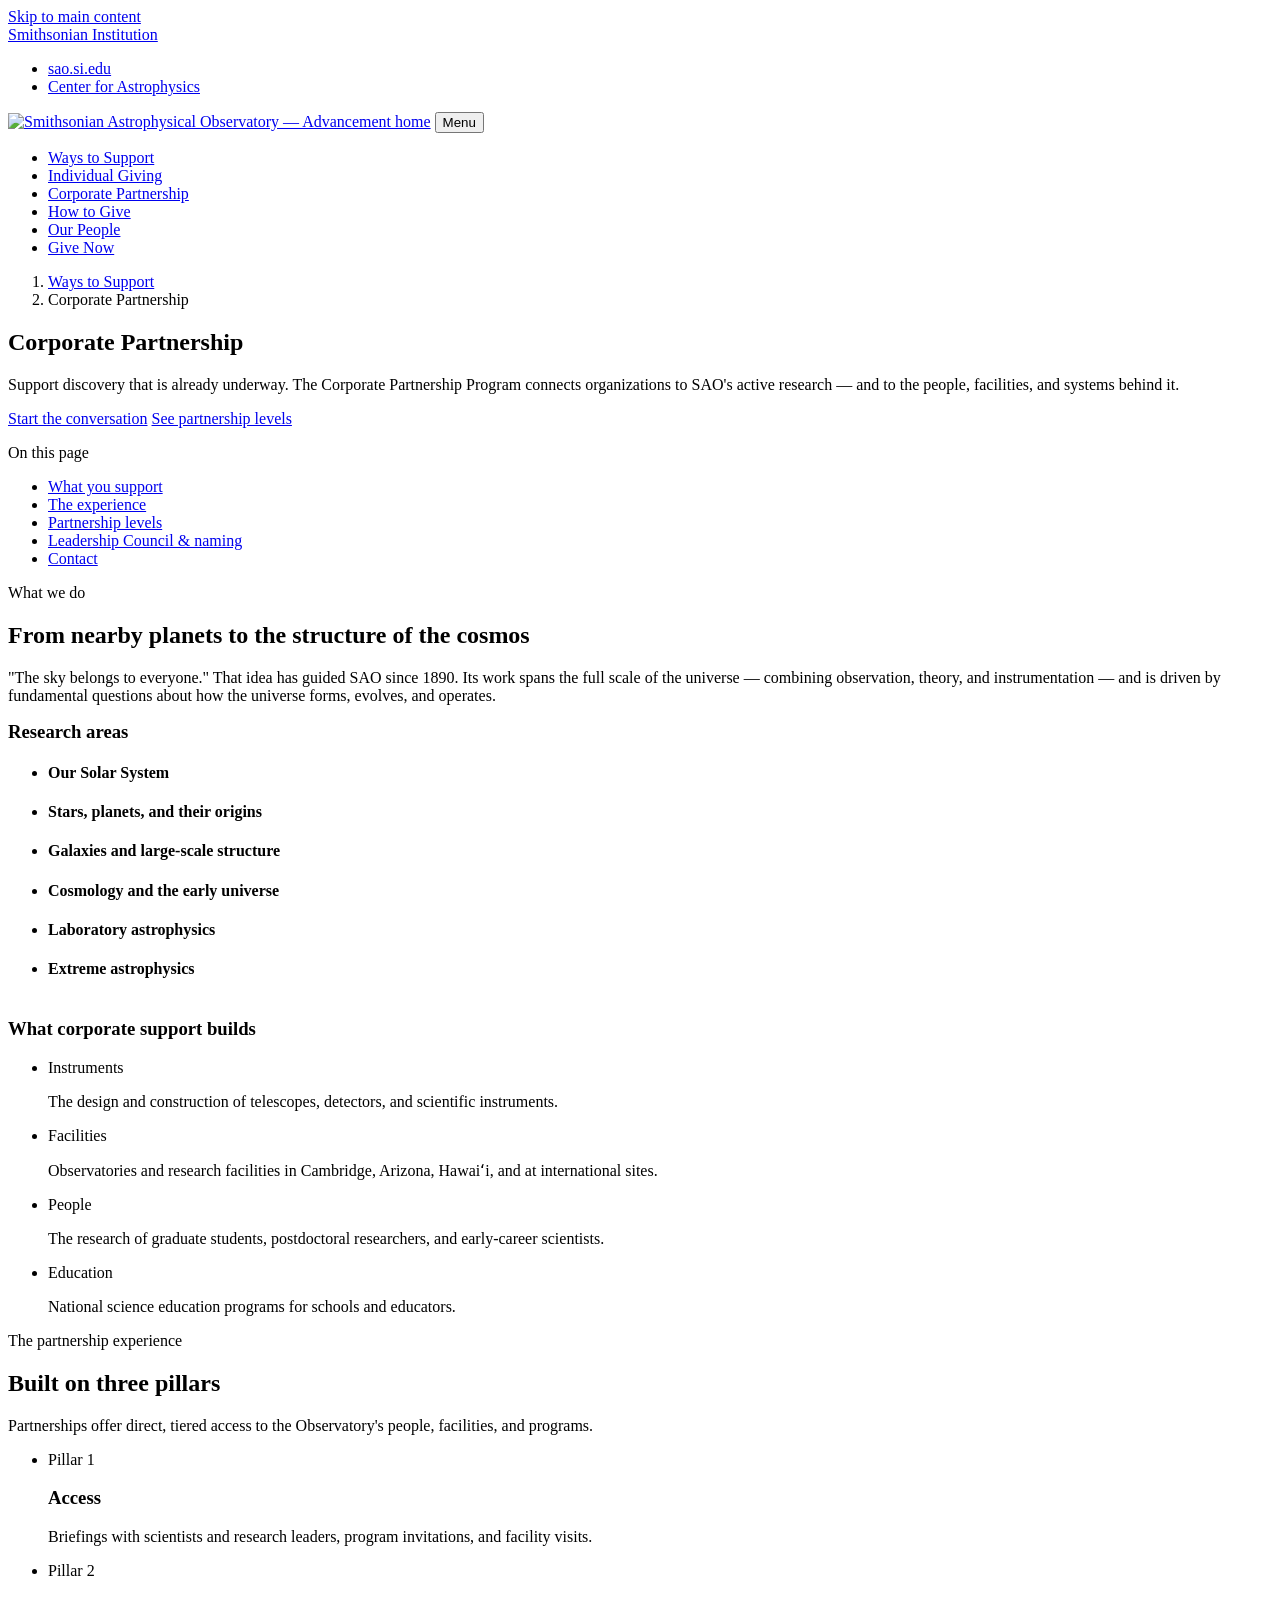
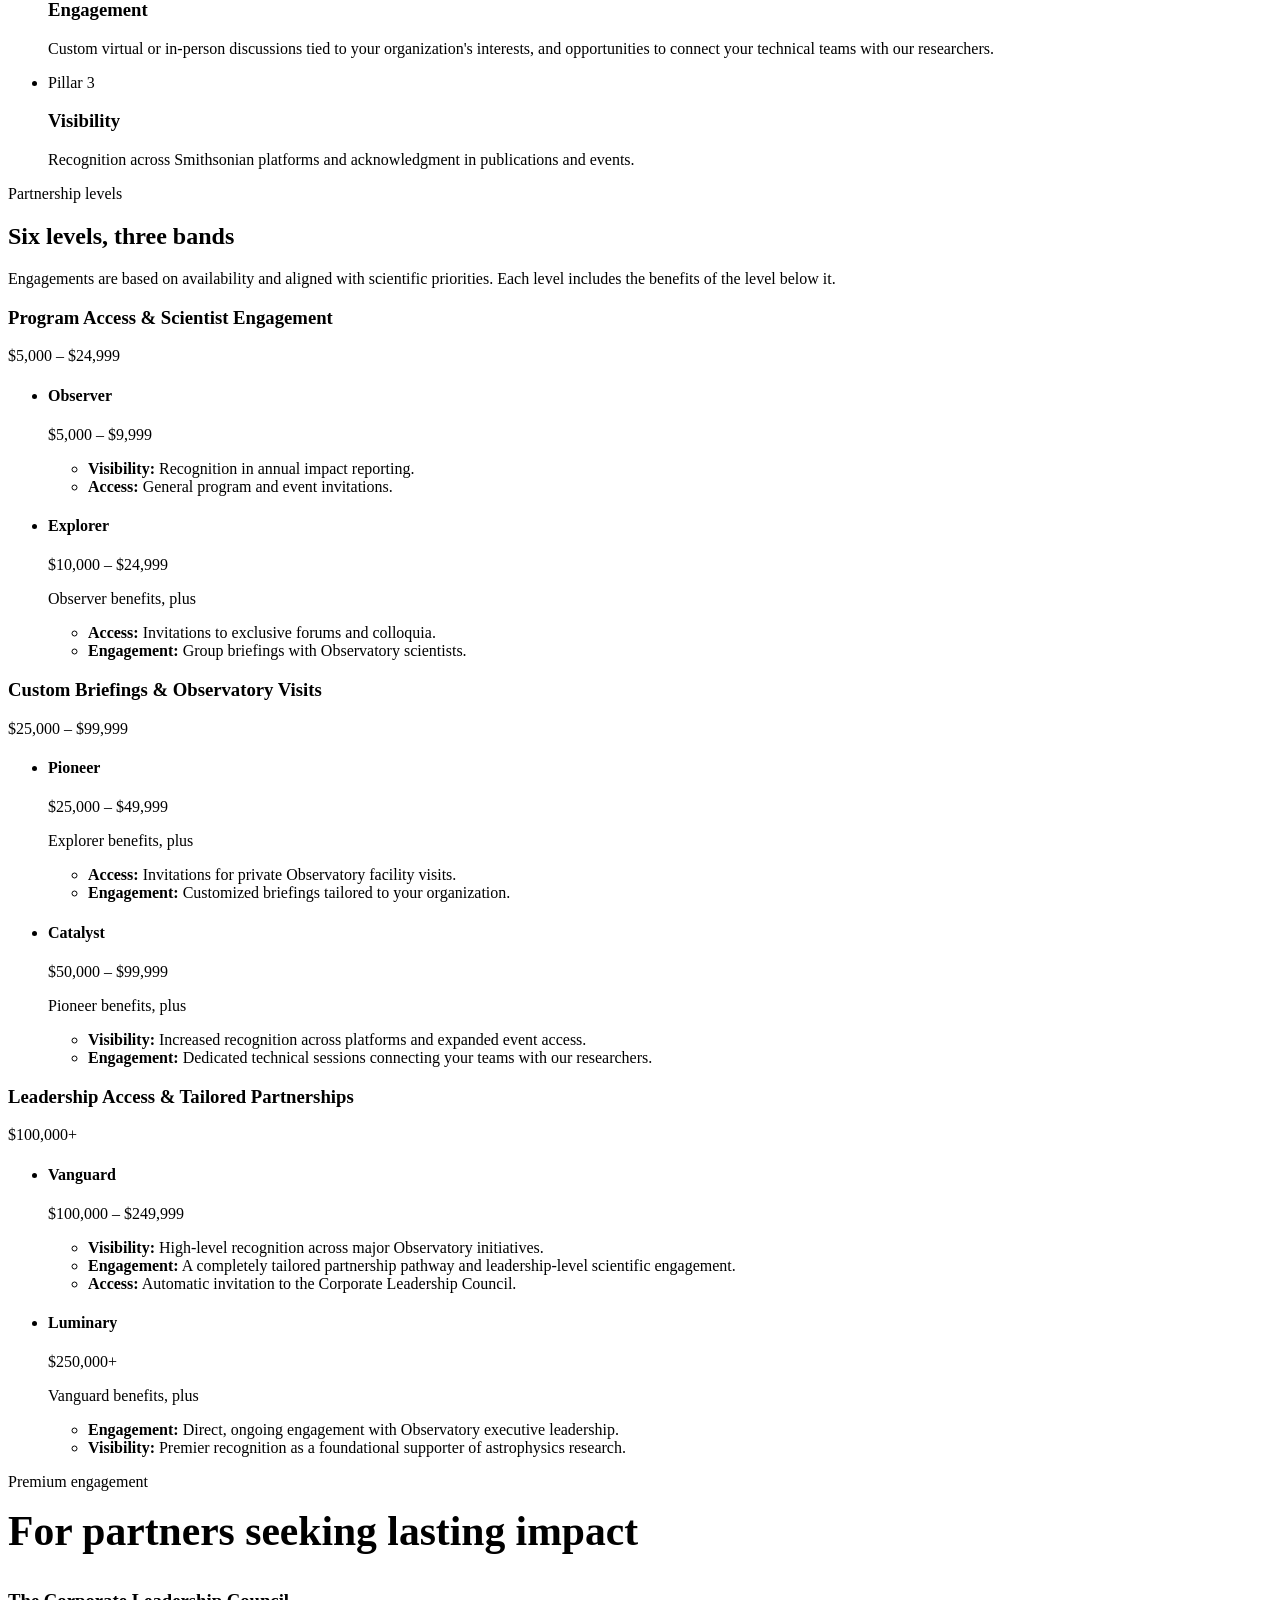
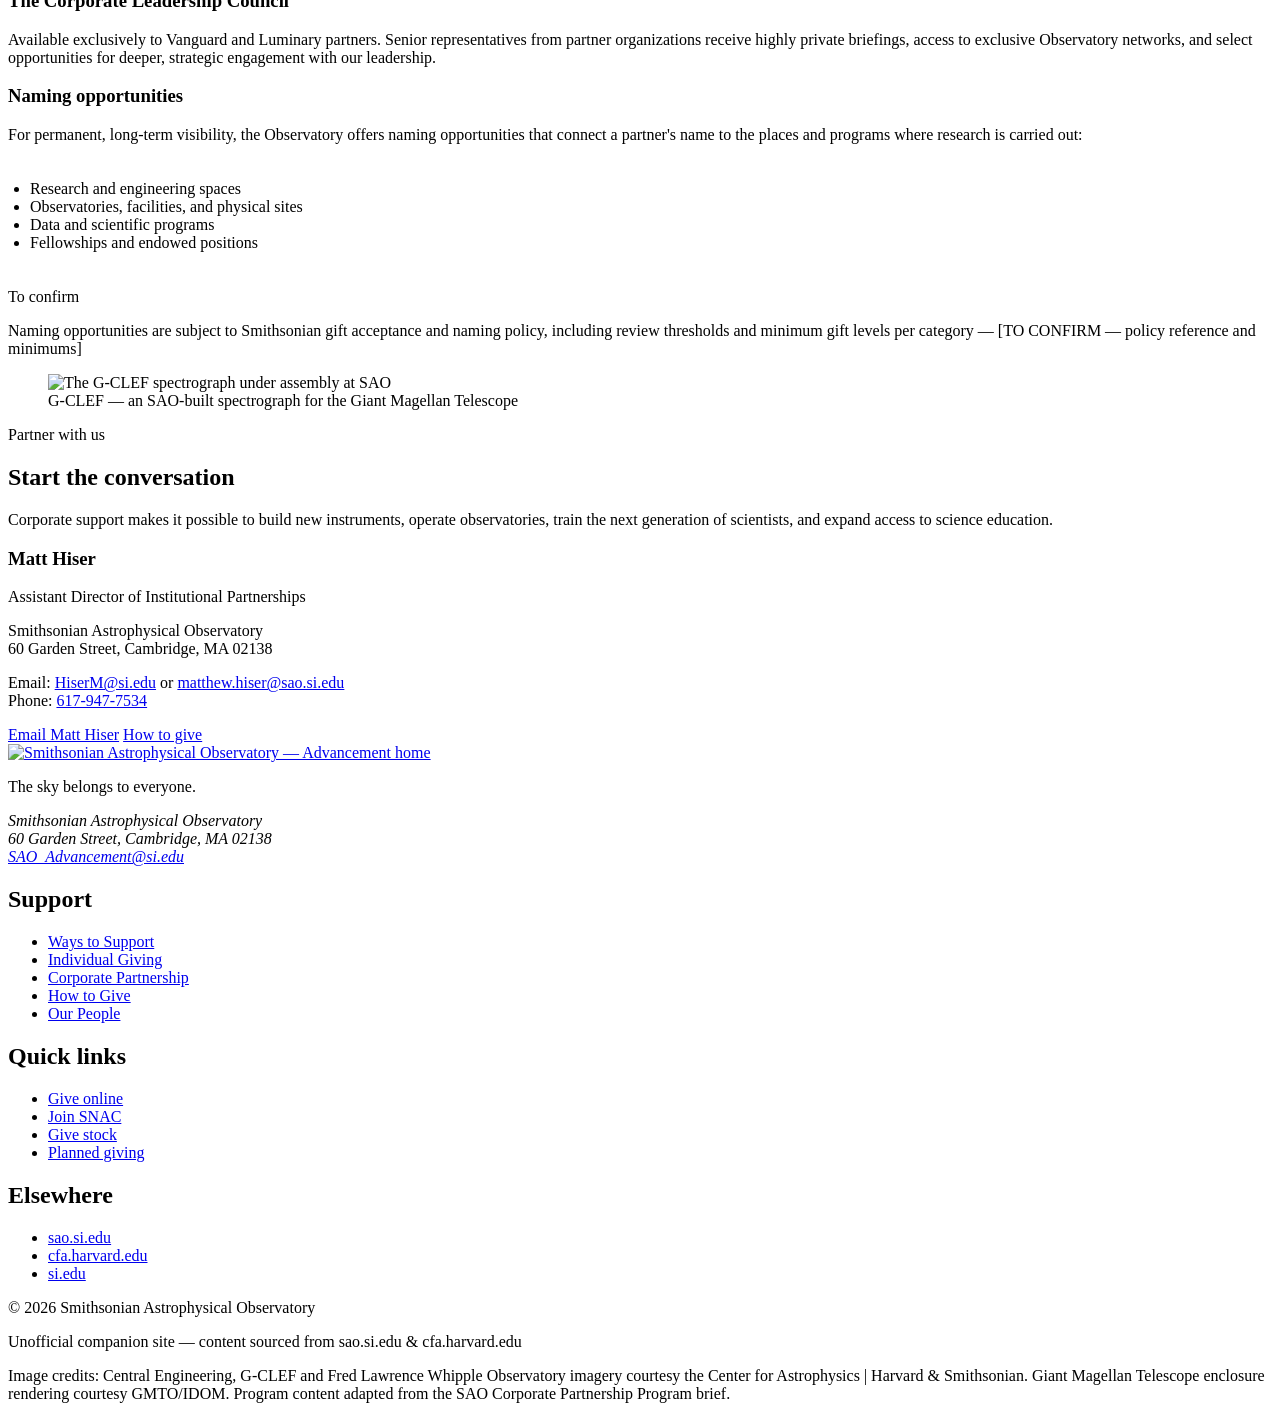
==== giving-corporate.html @ 1f17dccc "Add files via upload" ====
<!DOCTYPE html>
<html lang="en">
<head>
<meta charset="UTF-8">
<meta name="viewport" content="width=device-width, initial-scale=1">
<title>Corporate Partnership — Smithsonian Astrophysical Observatory</title>
<meta name="description" content="The SAO Corporate Partnership Program: six levels from $5,000 to $250,000+, built on access, engagement, and visibility.">
<meta property="og:title" content="Corporate Partnership — Smithsonian Astrophysical Observatory">
<meta property="og:description" content="The SAO Corporate Partnership Program: six levels from $5,000 to $250,000+, built on access, engagement, and visibility.">
<meta property="og:type" content="website">
<meta property="og:image" content="assets/images/central-engineering.jpg">
<meta name="twitter:card" content="summary_large_image">
<meta name="theme-color" content="#0b1424">
<link rel="icon" href="assets/favicon.svg" type="image/svg+xml">
<link rel="preload" href="assets/fonts/libre-franklin-latin-800-normal.woff2" as="font" type="font/woff2" crossorigin>
<link rel="preload" href="assets/fonts/source-serif-4-latin-400-normal.woff2" as="font" type="font/woff2" crossorigin>
<link rel="stylesheet" href="assets/css/site.css">
<script>document.documentElement.classList.add('js');</script>
</head>
<body>
<a class="skip-link" href="#main">Skip to main content</a>

<nav class="utility" aria-label="Smithsonian">
  <div class="wrap">
    <a href="https://www.si.edu">Smithsonian Institution</a>
    <ul>
      <li><a href="https://sao.si.edu">sao.si.edu</a></li>
      <li><a href="https://www.cfa.harvard.edu">Center for Astrophysics</a></li>
    </ul>
  </div>
</nav>

<header class="site-header">
  <div class="wrap">
    <a class="brand" href="index.html"><img src="assets/images/logo.jpg" alt="Smithsonian Astrophysical Observatory — Advancement home" width="139" height="30"></a>
    <button type="button" class="menu-toggle" aria-expanded="false" aria-controls="primary-nav"><span class="bars" aria-hidden="true"></span>Menu</button>
    <nav class="primary-nav" id="primary-nav" aria-label="Main">
      <ul>
        <li><a href="index.html">Ways to Support</a></li>
        <li><a href="giving-individual.html">Individual Giving</a></li>
        <li><a href="giving-corporate.html" aria-current="page">Corporate Partnership</a></li>
        <li><a href="ways-to-give.html">How to Give</a></li>
        <li><a href="our-people.html">Our People</a></li>
        <li><a class="nav-give" href="https://www.cfa.harvard.edu/?form=FUNMQHMYZAC">Give Now</a></li>
      </ul>
    </nav>
  </div>
</header>

<main id="main" tabindex="-1">
<section class="banner" aria-labelledby="page-title" style="background-image:url('assets/images/central-engineering.jpg');">
  <div class="wrap">
    <nav class="breadcrumb" aria-label="Breadcrumb">
      <ol>
        <li><a href="index.html">Ways to Support</a></li>
        <li><span aria-current="page">Corporate Partnership</span></li>
      </ol>
    </nav>
    <h1 id="page-title">Corporate Partnership</h1>
    <p class="lede">Support discovery that is already underway. The Corporate Partnership Program connects organizations to SAO's active research — and to the people, facilities, and systems behind it.</p>
    <div class="actions">
      <a class="btn btn-gold" href="#contact">Start the conversation</a>
      <a class="btn btn-ghost" href="#levels">See partnership levels</a>
    </div>
  </div>
</section>

<nav class="jump" aria-label="On this page">
  <div class="wrap">
    <p class="jump-label">On this page</p>
    <ul>
      <li><a href="#impact">What you support</a></li>
      <li><a href="#experience">The experience</a></li>
      <li><a href="#levels">Partnership levels</a></li>
      <li><a href="#premium">Leadership Council &amp; naming</a></li>
      <li><a href="#contact">Contact</a></li>
    </ul>
  </div>
</nav>

<section class="section" id="impact" aria-labelledby="impact-title">
  <div class="wrap">
    <div class="section-head">
      <p class="eyebrow">What we do</p>
      <h2 id="impact-title">From nearby planets to the structure of the cosmos</h2>
      <p>"The sky belongs to everyone." That idea has guided SAO since 1890. Its work spans the full scale of the universe — combining observation, theory, and instrumentation — and is driven by fundamental questions about how the universe forms, evolves, and operates.</p>
    </div>

    <h3 class="sub" style="margin-top:0;">Research areas</h3>
    <ul class="cards" style="margin-bottom:40px;">
      <li class="card"><h4>Our Solar System</h4></li>
      <li class="card"><h4>Stars, planets, and their origins</h4></li>
      <li class="card"><h4>Galaxies and large-scale structure</h4></li>
      <li class="card"><h4>Cosmology and the early universe</h4></li>
      <li class="card"><h4>Laboratory astrophysics</h4></li>
      <li class="card"><h4>Extreme astrophysics</h4></li>
    </ul>

    <h3 class="sub">What corporate support builds</h3>
    <ul class="cards">
      <li class="card"><span class="label">Instruments</span><p>The design and construction of telescopes, detectors, and scientific instruments.</p></li>
      <li class="card"><span class="label">Facilities</span><p>Observatories and research facilities in Cambridge, Arizona, Hawaiʻi, and at international sites.</p></li>
      <li class="card"><span class="label">People</span><p>The research of graduate students, postdoctoral researchers, and early-career scientists.</p></li>
      <li class="card"><span class="label">Education</span><p>National science education programs for schools and educators.</p></li>
    </ul>
  </div>
</section>

<section class="section alt" id="experience" aria-labelledby="exp-title">
  <div class="wrap">
    <div class="section-head">
      <p class="eyebrow">The partnership experience</p>
      <h2 id="exp-title">Built on three pillars</h2>
      <p>Partnerships offer direct, tiered access to the Observatory's people, facilities, and programs.</p>
    </div>
    <ul class="cards">
      <li class="card"><span class="label">Pillar 1</span><h3>Access</h3><p>Briefings with scientists and research leaders, program invitations, and facility visits.</p></li>
      <li class="card"><span class="label">Pillar 2</span><h3>Engagement</h3><p>Custom virtual or in-person discussions tied to your organization's interests, and opportunities to connect your technical teams with our researchers.</p></li>
      <li class="card"><span class="label">Pillar 3</span><h3>Visibility</h3><p>Recognition across Smithsonian platforms and acknowledgment in publications and events.</p></li>
    </ul>
  </div>
</section>

<section class="section" id="levels" aria-labelledby="levels-title">
  <div class="wrap">
    <div class="section-head">
      <p class="eyebrow">Partnership levels</p>
      <h2 id="levels-title">Six levels, three bands</h2>
      <p>Engagements are based on availability and aligned with scientific priorities. Each level includes the benefits of the level below it.</p>
    </div>

    <div class="band">
      <h3>Program Access &amp; Scientist Engagement</h3>
      <span class="range">$5,000 – $24,999</span>
      <ul class="tiers">
        <li class="tier">
          <h4>Observer</h4>
          <p class="price">$5,000 – $9,999</p>
          <ul>
            <li><strong>Visibility:</strong> Recognition in annual impact reporting.</li>
            <li><strong>Access:</strong> General program and event invitations.</li>
          </ul>
        </li>
        <li class="tier">
          <h4>Explorer</h4>
          <p class="price">$10,000 – $24,999</p>
          <p class="includes">Observer benefits, plus</p>
          <ul>
            <li><strong>Access:</strong> Invitations to exclusive forums and colloquia.</li>
            <li><strong>Engagement:</strong> Group briefings with Observatory scientists.</li>
          </ul>
        </li>
      </ul>
    </div>

    <div class="band">
      <h3>Custom Briefings &amp; Observatory Visits</h3>
      <span class="range">$25,000 – $99,999</span>
      <ul class="tiers">
        <li class="tier">
          <h4>Pioneer</h4>
          <p class="price">$25,000 – $49,999</p>
          <p class="includes">Explorer benefits, plus</p>
          <ul>
            <li><strong>Access:</strong> Invitations for private Observatory facility visits.</li>
            <li><strong>Engagement:</strong> Customized briefings tailored to your organization.</li>
          </ul>
        </li>
        <li class="tier">
          <h4>Catalyst</h4>
          <p class="price">$50,000 – $99,999</p>
          <p class="includes">Pioneer benefits, plus</p>
          <ul>
            <li><strong>Visibility:</strong> Increased recognition across platforms and expanded event access.</li>
            <li><strong>Engagement:</strong> Dedicated technical sessions connecting your teams with our researchers.</li>
          </ul>
        </li>
      </ul>
    </div>

    <div class="band">
      <h3>Leadership Access &amp; Tailored Partnerships</h3>
      <span class="range">$100,000+</span>
      <ul class="tiers">
        <li class="tier">
          <h4>Vanguard</h4>
          <p class="price">$100,000 – $249,999</p>
          <ul>
            <li><strong>Visibility:</strong> High-level recognition across major Observatory initiatives.</li>
            <li><strong>Engagement:</strong> A completely tailored partnership pathway and leadership-level scientific engagement.</li>
            <li><strong>Access:</strong> Automatic invitation to the Corporate Leadership Council.</li>
          </ul>
        </li>
        <li class="tier">
          <h4>Luminary</h4>
          <p class="price">$250,000+</p>
          <p class="includes">Vanguard benefits, plus</p>
          <ul>
            <li><strong>Engagement:</strong> Direct, ongoing engagement with Observatory executive leadership.</li>
            <li><strong>Visibility:</strong> Premier recognition as a foundational supporter of astrophysics research.</li>
          </ul>
        </li>
      </ul>
    </div>
  </div>
</section>

<section class="section alt" id="premium" aria-labelledby="premium-title">
  <div class="wrap split">
    <div>
      <p class="eyebrow">Premium engagement</p>
      <h2 id="premium-title" style="font-size:clamp(1.75rem,3.4vw,2.6rem); margin-top:10px;">For partners seeking lasting impact</h2>

      <h3 class="sub">The Corporate Leadership Council</h3>
      <div class="prose"><p>Available exclusively to Vanguard and Luminary partners. Senior representatives from partner organizations receive highly private briefings, access to exclusive Observatory networks, and select opportunities for deeper, strategic engagement with our leadership.</p></div>

      <h3 class="sub">Naming opportunities</h3>
      <div class="prose"><p>For permanent, long-term visibility, the Observatory offers naming opportunities that connect a partner's name to the places and programs where research is carried out:</p></div>
      <ul class="tier" style="border-top-width:1px; padding:20px 22px;">
        <li>Research and engineering spaces</li>
        <li>Observatories, facilities, and physical sites</li>
        <li>Data and scientific programs</li>
        <li>Fellowships and endowed positions</li>
      </ul>

      <div class="callout">
        <span class="callout-title">To confirm</span>
        <p>Naming opportunities are subject to Smithsonian gift acceptance and naming policy, including review thresholds and minimum gift levels per category — <span class="tbd">[TO CONFIRM — policy reference and minimums]</span></p>
      </div>
    </div>
    <figure>
      <img src="assets/images/gclef-instrument.jpg" alt="The G-CLEF spectrograph under assembly at SAO" width="1800" height="1350" loading="lazy">
      <figcaption>G-CLEF — an SAO-built spectrograph for the Giant Magellan Telescope</figcaption>
    </figure>
  </div>
</section>

<section class="section" id="contact" aria-labelledby="contact-title">
  <div class="wrap">
    <div class="section-head">
      <p class="eyebrow">Partner with us</p>
      <h2 id="contact-title">Start the conversation</h2>
      <p>Corporate support makes it possible to build new instruments, operate observatories, train the next generation of scientists, and expand access to science education.</p>
    </div>
    <div class="contact" style="max-width:560px;">
      <h3>Matt Hiser</h3>
      <p class="role">Assistant Director of Institutional Partnerships</p>
      <p>Smithsonian Astrophysical Observatory<br>60 Garden Street, Cambridge, MA 02138</p>
      <p style="margin-top:12px;">
        Email: <a href="mailto:HiserM@si.edu">HiserM@si.edu</a> or <a href="mailto:matthew.hiser@sao.si.edu">matthew.hiser@sao.si.edu</a><br>
        Phone: <a href="tel:+16179477534">617-947-7534</a>
      </p>
    </div>
    <div class="actions">
      <a class="btn btn-gold" href="mailto:HiserM@si.edu?subject=Corporate%20Partnership%20Program%20inquiry">Email Matt Hiser</a>
      <a class="btn btn-ghost" href="ways-to-give.html">How to give</a>
    </div>
  </div>
</section>
</main>

<footer class="site-footer">
  <div class="wrap">
    <div class="foot-top">
      <div class="foot-brand">
        <a class="brand" href="index.html"><img src="assets/images/logo.jpg" alt="Smithsonian Astrophysical Observatory — Advancement home" width="167" height="36"></a>
        <p class="foot-tag">The sky belongs to everyone.</p>
        <address>
          Smithsonian Astrophysical Observatory<br>
          60 Garden Street, Cambridge, MA 02138<br>
          <a href="mailto:SAO_Advancement@si.edu">SAO_Advancement@si.edu</a>
        </address>
      </div>
      <div class="foot-cols">
        <nav aria-label="Support">
          <h2>Support</h2>
          <ul>
            <li><a href="index.html">Ways to Support</a></li>
            <li><a href="giving-individual.html">Individual Giving</a></li>
            <li><a href="giving-corporate.html">Corporate Partnership</a></li>
            <li><a href="ways-to-give.html">How to Give</a></li>
            <li><a href="our-people.html">Our People</a></li>
          </ul>
        </nav>
        <nav aria-label="Giving shortcuts">
          <h2>Quick links</h2>
          <ul>
            <li><a href="https://www.cfa.harvard.edu/?form=FUNMQHMYZAC">Give online</a></li>
            <li><a href="giving-individual.html#snac">Join SNAC</a></li>
            <li><a href="ways-to-give.html#securities">Give stock</a></li>
            <li><a href="ways-to-give.html#planned">Planned giving</a></li>
          </ul>
        </nav>
        <nav aria-label="Elsewhere">
          <h2>Elsewhere</h2>
          <ul>
            <li><a href="https://sao.si.edu">sao.si.edu</a></li>
            <li><a href="https://www.cfa.harvard.edu">cfa.harvard.edu</a></li>
            <li><a href="https://www.si.edu">si.edu</a></li>
          </ul>
        </nav>
      </div>
    </div>
    <div class="foot-bottom">
      <p>&copy; 2026 Smithsonian Astrophysical Observatory</p>
      <p>Unofficial companion site — content sourced from sao.si.edu &amp; cfa.harvard.edu</p>
    </div>
    <p class="credits">Image credits: Central Engineering, G-CLEF and Fred Lawrence Whipple Observatory imagery courtesy the Center for Astrophysics | Harvard &amp; Smithsonian. Giant Magellan Telescope enclosure rendering courtesy GMTO/IDOM. Program content adapted from the SAO Corporate Partnership Program brief.</p>
  </div>
</footer>

<script src="assets/js/site.js" defer></script>
</body>
</html>
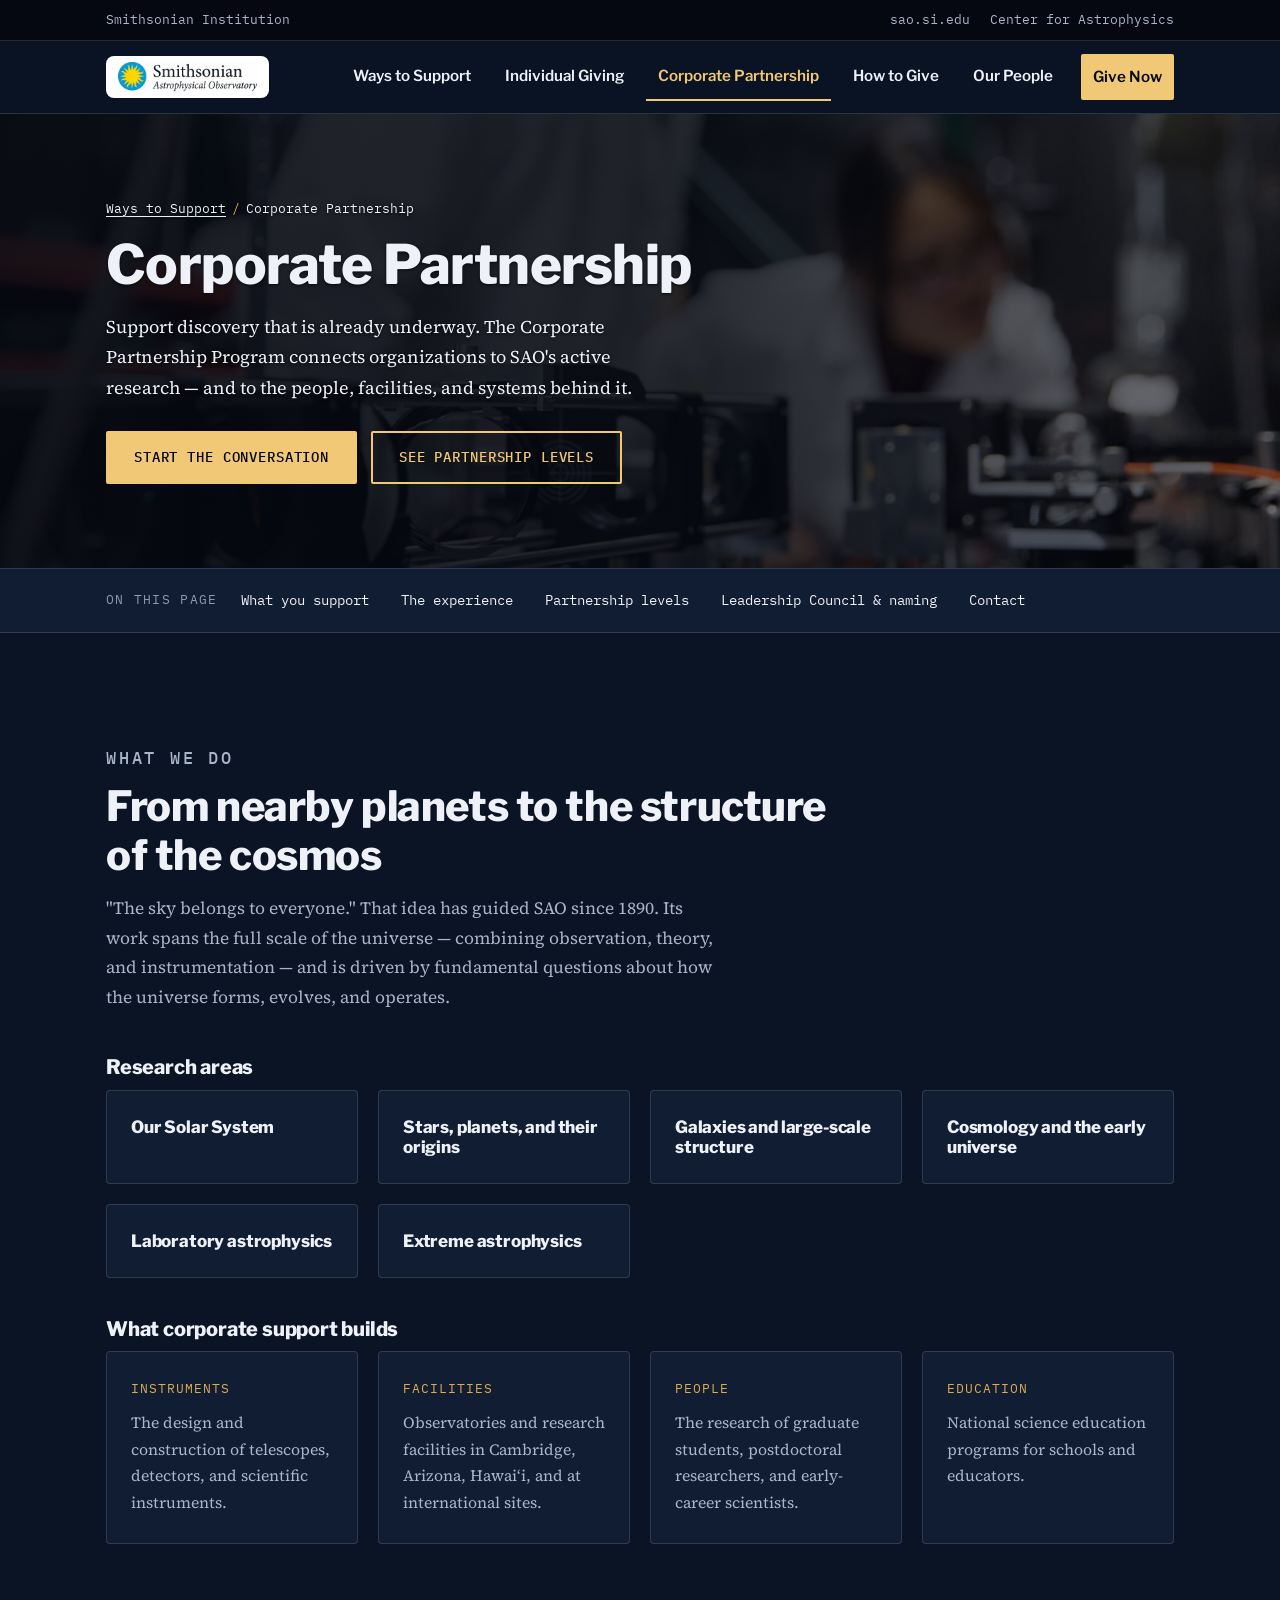
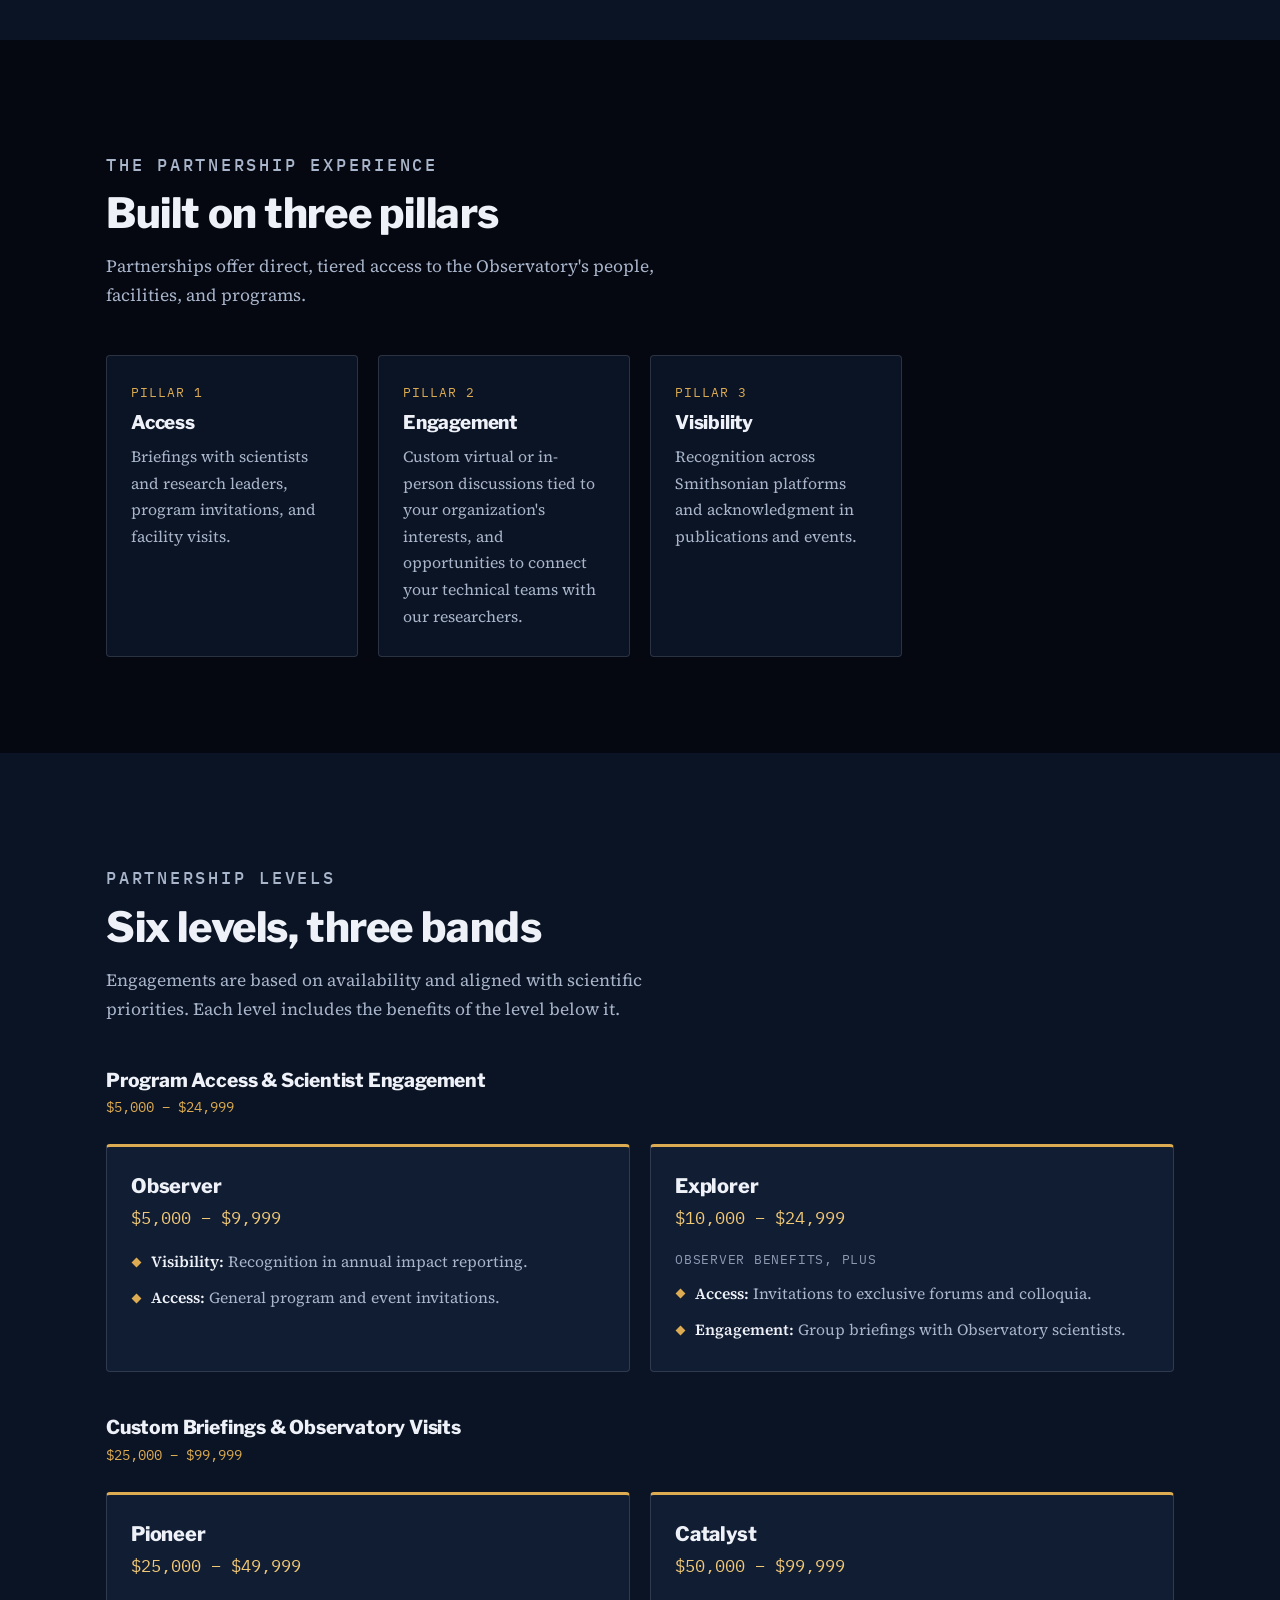
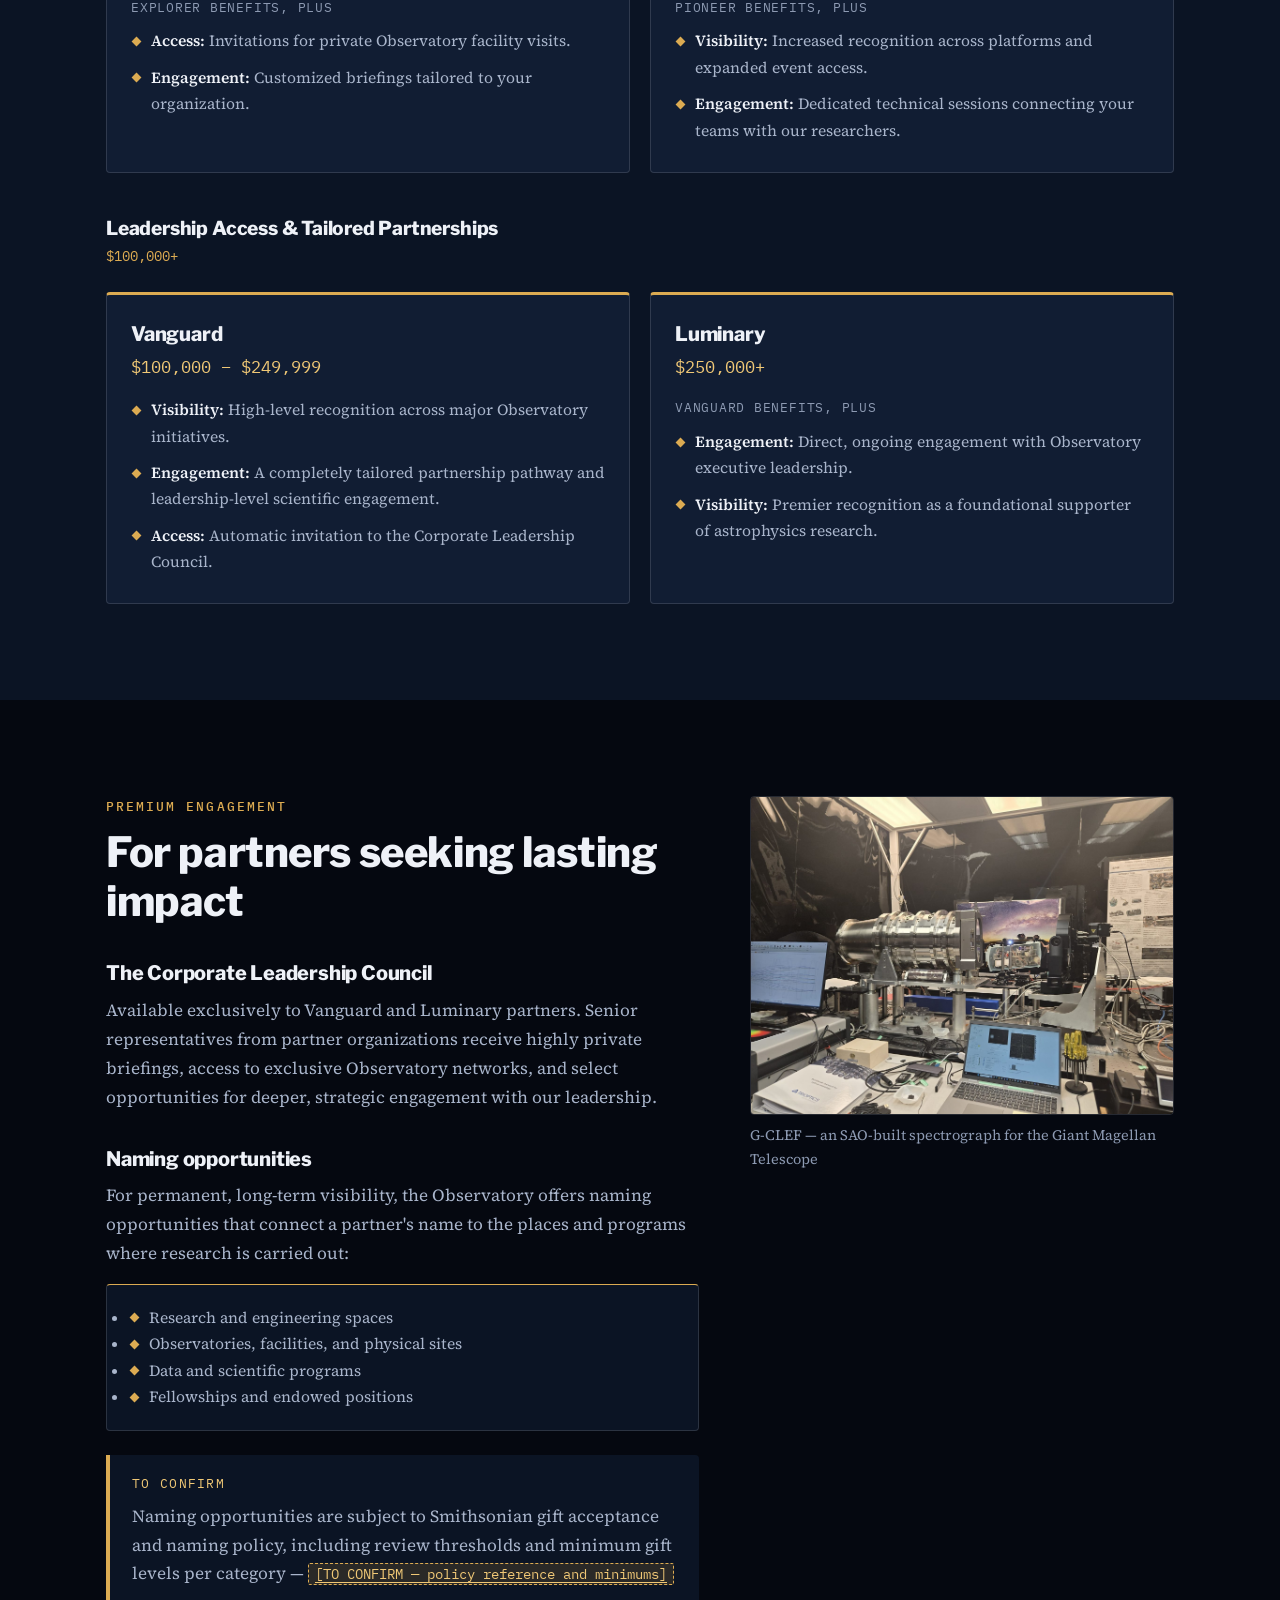
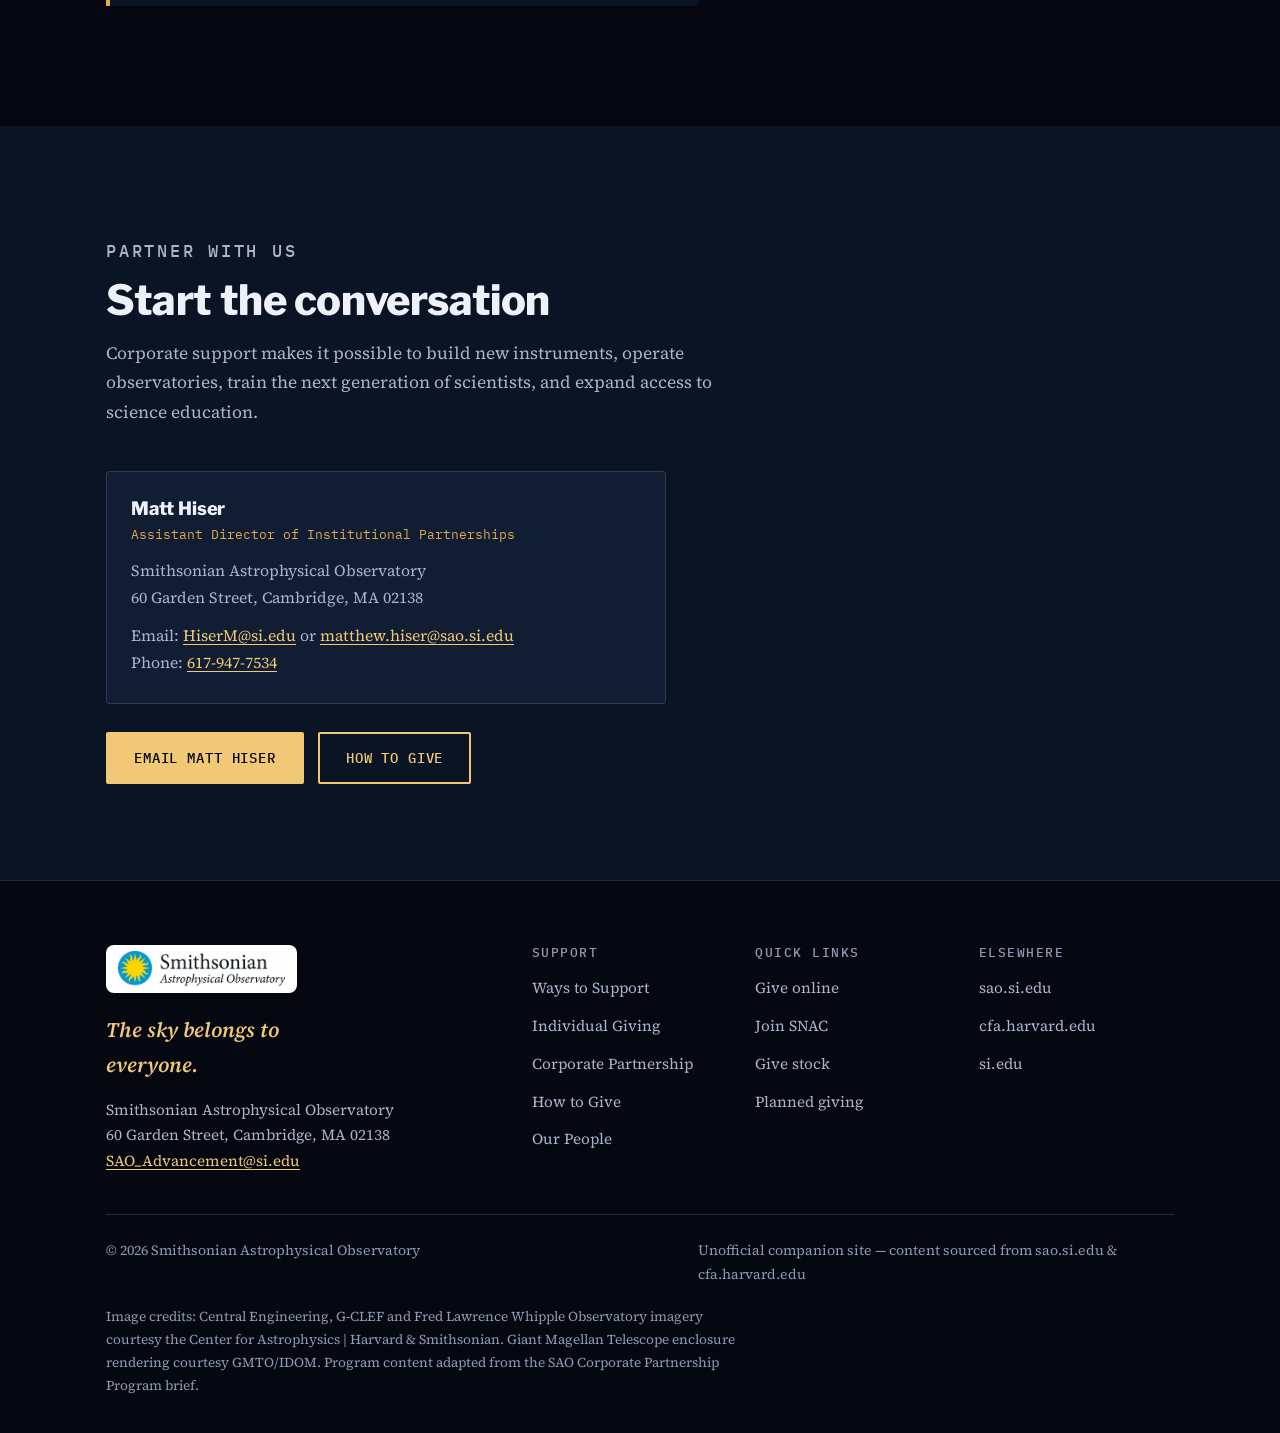
==== commit d6b12b66: "Add files via upload" ====
--- a/giving-corporate.html
+++ b/giving-corporate.html
@@ -225,7 +225,7 @@
 
       <div class="callout">
         <span class="callout-title">To confirm</span>
-        <p>Naming opportunities are subject to Smithsonian gift acceptance and naming policy, including review thresholds and minimum gift levels per category — <span class="tbd">[TO CONFIRM — policy reference and minimums]</span></p>
+        <p>Naming opportunities are subject to Smithsonian gift acceptance and naming policy, including review thresholds and minimum gift levels per category — <span class="tbd"><a href="mailto:SAO_Advancment@si.edu">[TO CONFIRM — policy reference and minimums]</a></span></p>
       </div>
     </div>
     <figure>
--- a/assets/css/site.css
+++ b/assets/css/site.css
@@ -0,0 +1,305 @@
+/* ============================================================
+   SAO Advancement — shared stylesheet (v2, simplified layout)
+   One source of truth for every page on the site.
+   Accessibility target: WCAG 2.1 AA (ADA Title II / Section 508).
+   All text colours below meet 4.5:1 on every background they use.
+   ============================================================ */
+
+/* ---------- Self-hosted fonts (SIL OFL 1.1 — see assets/fonts/LICENSE.txt) ---------- */
+@font-face{font-family:'Libre Franklin'; src:url('../fonts/libre-franklin-latin-400-normal.woff2') format('woff2'); font-weight:400; font-style:normal; font-display:swap;}
+@font-face{font-family:'Libre Franklin'; src:url('../fonts/libre-franklin-latin-600-normal.woff2') format('woff2'); font-weight:600; font-style:normal; font-display:swap;}
+@font-face{font-family:'Libre Franklin'; src:url('../fonts/libre-franklin-latin-700-normal.woff2') format('woff2'); font-weight:700; font-style:normal; font-display:swap;}
+@font-face{font-family:'Libre Franklin'; src:url('../fonts/libre-franklin-latin-800-normal.woff2') format('woff2'); font-weight:800; font-style:normal; font-display:swap;}
+@font-face{font-family:'Source Serif 4'; src:url('../fonts/source-serif-4-latin-400-normal.woff2') format('woff2'); font-weight:400; font-style:normal; font-display:swap;}
+@font-face{font-family:'Source Serif 4'; src:url('../fonts/source-serif-4-latin-400-italic.woff2') format('woff2'); font-weight:400; font-style:italic; font-display:swap;}
+@font-face{font-family:'Source Serif 4'; src:url('../fonts/source-serif-4-latin-600-normal.woff2') format('woff2'); font-weight:600; font-style:normal; font-display:swap;}
+@font-face{font-family:'Source Serif 4'; src:url('../fonts/source-serif-4-latin-600-italic.woff2') format('woff2'); font-weight:600; font-style:italic; font-display:swap;}
+@font-face{font-family:'IBM Plex Mono'; src:url('../fonts/ibm-plex-mono-latin-400-normal.woff2') format('woff2'); font-weight:400; font-style:normal; font-display:swap;}
+@font-face{font-family:'IBM Plex Mono'; src:url('../fonts/ibm-plex-mono-latin-500-normal.woff2') format('woff2'); font-weight:500; font-style:normal; font-display:swap;}
+
+:root{
+  --bg-void:#050810;
+  --bg-navy:#0b1424;
+  --bg-navy-2:#111d33;
+  --ink:#eef1f7;          /* 15.9:1 on navy */
+  --ink-dim:#a9b5cb;      /*  8.9:1 on navy */
+  --ink-faint:#8d9ab2;    /*  6.5:1 on navy — was #66748d (3.9:1, failed AA) */
+  --gold:#dcab52;         /*  8.8:1 on navy */
+  --gold-bright:#f0c876;  /* 11.6:1 on navy */
+  --gold-dim:#7a622f;     /* decorative only — never used for text or control borders */
+  --line:rgba(238,241,247,0.14);
+  --display:'Libre Franklin', -apple-system, BlinkMacSystemFont, 'Segoe UI', Arial, sans-serif;
+  --body:'Source Serif 4', Georgia, 'Times New Roman', serif;
+  --mono:'IBM Plex Mono', ui-monospace, 'Cascadia Mono', Consolas, monospace;
+  --radius:4px;
+}
+
+*{box-sizing:border-box; margin:0; padding:0;}
+html{-webkit-text-size-adjust:100%;}
+@media (prefers-reduced-motion: no-preference){ html{scroll-behavior:smooth;} }
+body{background:var(--bg-navy); color:var(--ink); font-family:var(--body); font-size:1.0625rem; line-height:1.7; overflow-x:hidden;}
+img,video{max-width:100%; height:auto; display:block;}
+h1,h2,h3,h4{font-family:var(--display); font-weight:800; letter-spacing:-0.01em; color:var(--ink); line-height:1.18;}
+p{max-width:68ch;}
+
+/* Links are underlined in body copy so they are not distinguished by colour alone (WCAG 1.4.1) */
+a{color:var(--gold-bright); text-decoration:underline; text-underline-offset:3px; text-decoration-thickness:1px;}
+a:hover{color:#fff;}
+:focus-visible{outline:3px solid var(--gold-bright); outline-offset:3px; border-radius:2px;}
+
+.sr-only{position:absolute !important; width:1px; height:1px; padding:0; margin:-1px; overflow:hidden; clip:rect(0,0,0,0); white-space:nowrap; border:0;}
+.wrap{max-width:1180px; margin:0 auto; padding:0 clamp(16px,5vw,56px);}
+.eyebrow{font-family:var(--mono); font-size:0.8rem; letter-spacing:0.16em; text-transform:uppercase; color:var(--gold); font-weight:500;}
+
+/* ---------- Skip link ---------- */
+.skip-link{position:absolute; left:12px; top:-100px; z-index:200; background:var(--gold-bright); color:var(--bg-void); font-family:var(--mono); font-size:0.85rem; font-weight:500; padding:12px 20px; text-decoration:none;}
+.skip-link:focus{top:12px; color:var(--bg-void);}
+
+/* ---------- Utility bar (Smithsonian) ---------- */
+.utility{background:var(--bg-void); border-bottom:1px solid var(--line); font-family:var(--mono); font-size:0.8rem;}
+.utility .wrap{display:flex; justify-content:space-between; align-items:center; gap:12px; min-height:40px; flex-wrap:wrap;}
+.utility a{color:var(--ink-dim); text-decoration:none; padding:8px 0; display:inline-block;}
+.utility a:hover{color:var(--gold-bright); text-decoration:underline;}
+.utility ul{list-style:none; display:flex; gap:20px; flex-wrap:wrap;}
+
+/* ---------- Site header ---------- */
+.site-header{position:sticky; top:0; z-index:100; background:rgba(11,20,36,0.97); border-bottom:1px solid var(--line);}
+.site-header .wrap{display:flex; align-items:center; justify-content:space-between; gap:20px; min-height:72px;}
+.brand{display:inline-flex; align-items:center; background:#fff; border-radius:8px; padding:6px 12px; text-decoration:none;}
+.brand img{height:30px; width:auto;}
+.primary-nav ul{list-style:none; display:flex; gap:clamp(4px,1.2vw,10px); align-items:center; flex-wrap:wrap;}
+.primary-nav a{display:block; font-family:var(--display); font-weight:600; font-size:0.95rem; color:var(--ink); text-decoration:none; padding:10px 12px; border-bottom:2px solid transparent;}
+.primary-nav a:hover{color:var(--gold-bright); border-bottom-color:var(--gold);}
+.primary-nav a[aria-current="page"]{color:var(--gold-bright); border-bottom-color:var(--gold-bright);}
+.primary-nav a.nav-give{background:var(--gold-bright); color:var(--bg-void); border-radius:2px; margin-left:6px; border-bottom:none;}
+.primary-nav a.nav-give:hover{background:#fff; color:var(--bg-void);}
+.menu-toggle{display:none; background:none; border:1px solid var(--gold); color:var(--ink); font-family:var(--mono); font-size:0.85rem; padding:10px 14px; border-radius:2px; cursor:pointer; min-height:44px;}
+.menu-toggle .bars{display:inline-block; width:16px; height:2px; background:currentColor; position:relative; vertical-align:middle; margin-right:8px;}
+.menu-toggle .bars::before,.menu-toggle .bars::after{content:""; position:absolute; left:0; width:16px; height:2px; background:currentColor;}
+.menu-toggle .bars::before{top:-5px;} .menu-toggle .bars::after{top:5px;}
+
+/* Collapsed nav only when JS is running, so the menu is never unreachable */
+@media (max-width:1000px){
+  .js .menu-toggle{display:inline-block;}
+  .js .primary-nav{display:none; position:absolute; left:0; right:0; top:100%; background:var(--bg-navy); border-bottom:1px solid var(--line); padding:8px clamp(16px,5vw,56px) 20px;}
+  .js .primary-nav.open{display:block;}
+  .js .primary-nav ul{flex-direction:column; align-items:stretch; gap:0;}
+  .js .primary-nav a{padding:14px 4px; border-bottom:1px solid var(--line);}
+  .js .primary-nav a.nav-give{margin:14px 0 0; text-align:center;}
+  .site-header .wrap{position:relative; flex-wrap:wrap;}
+}
+
+/* ---------- Home hero (video) ---------- */
+.hero{position:relative; min-height:clamp(460px,78vh,760px); display:flex; align-items:flex-end; overflow:hidden; background:var(--bg-void) center/cover no-repeat;}
+.hero video{position:absolute; inset:0; width:100%; height:100%; object-fit:cover;}
+.hero::after{content:""; position:absolute; inset:0; background:linear-gradient(180deg, rgba(5,8,16,0.55) 0%, rgba(5,8,16,0.82) 45%, rgba(11,20,36,0.97) 100%);}
+.hero .eyebrow{color:var(--gold-bright);}
+.hero h1,.hero .lede,.banner h1,.banner .lede,.banner .breadcrumb{text-shadow:0 1px 3px rgba(5,8,16,0.9);}
+.hero .wrap{position:relative; z-index:1; padding-top:80px; padding-bottom:clamp(48px,8vw,88px); width:100%;}
+.hero h1{font-size:clamp(2.4rem,6.4vw,4.6rem); line-height:1.04; max-width:16ch; margin-top:14px;}
+.hero h1 em{font-style:normal; color:var(--gold-bright);}
+.hero .lede{font-size:clamp(1.08rem,1.6vw,1.3rem); color:var(--ink); max-width:56ch; margin-top:22px;}
+.video-toggle{position:absolute; z-index:2; right:clamp(16px,4vw,40px); bottom:clamp(16px,3vw,28px); display:inline-flex; align-items:center; gap:8px; background:rgba(5,8,16,0.85); color:var(--ink); border:1px solid var(--ink-dim); border-radius:2px; padding:10px 14px; font-family:var(--mono); font-size:0.8rem; cursor:pointer; min-height:44px;}
+.video-toggle:hover{border-color:var(--gold-bright); color:var(--gold-bright);}
+.video-toggle svg{width:14px; height:14px; fill:currentColor;}
+
+/* ---------- Sub-page banner ---------- */
+.banner{position:relative; background:var(--bg-void) center/cover no-repeat;}
+.banner::after{content:""; position:absolute; inset:0; background:linear-gradient(90deg, rgba(5,8,16,0.93) 0%, rgba(5,8,16,0.85) 55%, rgba(5,8,16,0.55) 100%);}
+@media (max-width:820px){ .banner::after{background:rgba(5,8,16,0.88);} }
+.banner .breadcrumb ol,.banner .breadcrumb a{color:var(--ink);}
+.banner .wrap{position:relative; z-index:1; padding-top:clamp(48px,7vw,84px); padding-bottom:clamp(48px,7vw,84px);}
+.banner h1{font-size:clamp(2rem,4.6vw,3.4rem); max-width:20ch; margin-top:12px;}
+.banner .lede{color:var(--ink); max-width:60ch; margin-top:16px; font-size:clamp(1.02rem,1.4vw,1.18rem);}
+
+.breadcrumb ol{list-style:none; display:flex; flex-wrap:wrap; gap:6px; font-family:var(--mono); font-size:0.8rem; color:var(--ink-dim);}
+.breadcrumb li+li::before{content:"/"; margin-right:6px; color:var(--gold);}
+.breadcrumb a{color:var(--ink-dim);}
+.breadcrumb a:hover{color:var(--gold-bright);}
+
+/* ---------- Generic sections ---------- */
+.section{padding:clamp(56px,8vw,96px) 0;}
+.section.alt{background:var(--bg-void);}
+.section.tight{padding-top:clamp(32px,5vw,56px);}
+.section-head{max-width:760px; margin-bottom:clamp(28px,4vw,44px);}
+.section-head h2{font-size:clamp(1.75rem,3.4vw,2.6rem); margin-top:10px;}
+.section-head p{color:var(--ink-dim); margin-top:14px; font-size:1.08rem;}
+.prose p{color:var(--ink-dim); margin-bottom:16px;}
+.prose p strong{color:var(--ink);}
+h3.sub{font-size:1.25rem; margin:36px 0 10px;}
+
+/* ---------- Feature blocks (Hirshhorn-style alternating rows) ---------- */
+.features{display:flex; flex-direction:column; gap:clamp(48px,7vw,88px);}
+.feature{display:grid; grid-template-columns:1fr 1fr; gap:clamp(24px,5vw,64px); align-items:center;}
+.feature:nth-child(even) .feature-media{order:2;}
+.feature-media{aspect-ratio:4/3; overflow:hidden; border-radius:var(--radius); background:var(--bg-void); border:1px solid var(--line);}
+.feature-media img{width:100%; height:100%; object-fit:cover;}
+.feature-body h2{font-size:clamp(1.6rem,3vw,2.3rem); margin-top:10px;}
+.feature-body p{color:var(--ink-dim); margin-top:14px; font-size:1.06rem;}
+.feature-body .actions{margin-top:26px; display:flex; gap:14px; flex-wrap:wrap;}
+@media (max-width:820px){
+  .feature{grid-template-columns:1fr;}
+  .feature:nth-child(even) .feature-media{order:0;}
+}
+
+/* ---------- Spotlight (secondary feature with video) ---------- */
+.spotlight{display:grid; grid-template-columns:1.35fr 1fr; gap:clamp(24px,4vw,56px); align-items:start;}
+.spotlight video{width:100%; border-radius:var(--radius); border:1px solid var(--line); background:#000;}
+.spotlight h2{font-size:clamp(1.6rem,3vw,2.3rem); margin-top:10px;}
+.spotlight p{color:var(--ink-dim); margin-top:14px;}
+details.transcript{margin-top:14px; border:1px solid var(--line); border-radius:var(--radius); background:var(--bg-navy-2);}
+details.transcript summary{cursor:pointer; padding:12px 16px; font-family:var(--mono); font-size:0.85rem; color:var(--ink); min-height:44px; display:flex; align-items:center;}
+details.transcript summary:hover{color:var(--gold-bright);}
+details.transcript div{padding:0 16px 16px; color:var(--ink-dim); font-size:0.95rem;}
+@media (max-width:820px){ .spotlight{grid-template-columns:1fr;} }
+
+/* ---------- Card grid ---------- */
+.cards{list-style:none; display:grid; grid-template-columns:repeat(auto-fill, minmax(min(100%,250px),1fr)); gap:20px;}
+.card{background:var(--bg-navy-2); border:1px solid var(--line); border-radius:var(--radius); padding:26px 24px; display:flex; flex-direction:column;}
+.section.alt .card{background:var(--bg-navy);}
+.card .label{font-family:var(--mono); font-size:0.8rem; letter-spacing:0.08em; text-transform:uppercase; color:var(--gold);}
+.card h3{font-size:1.18rem; margin-top:8px;}
+.card p{color:var(--ink-dim); font-size:0.98rem; margin-top:10px;}
+.card .more{margin-top:auto; padding-top:18px; font-family:var(--mono); font-size:0.85rem;}
+a.card{text-decoration:none; color:inherit; height:100%;}
+a.card:hover{border-color:var(--gold-bright);}
+a.card:hover h3{color:var(--gold-bright);}
+
+/* ---------- Jump links (on-page navigation) ---------- */
+.jump{border-top:1px solid var(--line); border-bottom:1px solid var(--line); background:var(--bg-navy-2);}
+.jump .wrap{display:flex; flex-wrap:wrap; align-items:center;}
+.jump ul{list-style:none; display:flex; flex-wrap:wrap; gap:4px 8px; padding:10px 0;}
+.jump a{display:inline-block; padding:10px 12px; font-family:var(--mono); font-size:0.85rem; color:var(--ink); text-decoration:none; border-radius:2px;}
+.jump a:hover{background:var(--bg-navy); color:var(--gold-bright); text-decoration:underline;}
+.jump .jump-label{font-family:var(--mono); font-size:0.8rem; color:var(--ink-faint); padding:10px 12px 10px 0; text-transform:uppercase; letter-spacing:0.1em;}
+
+/* ---------- Tiers / levels ---------- */
+.tiers{list-style:none; display:grid; grid-template-columns:repeat(auto-fit, minmax(min(100%,260px),1fr)); gap:20px; margin-top:24px;}
+.tier{background:var(--bg-navy-2); border:1px solid var(--line); border-top:3px solid var(--gold); border-radius:var(--radius); padding:28px 24px; display:flex; flex-direction:column;}
+.section.alt .tier{background:var(--bg-navy);}
+.tier h3,.tier h4{font-size:1.25rem;}
+.tier .price{font-family:var(--mono); color:var(--gold-bright); font-size:1.05rem; margin:6px 0 16px;}
+.tier .includes{font-family:var(--mono); font-size:0.8rem; text-transform:uppercase; letter-spacing:0.06em; color:var(--ink-faint); margin-bottom:10px;}
+.tier ul{list-style:none; display:flex; flex-direction:column; gap:10px;}
+.tier li{color:var(--ink-dim); font-size:0.97rem; padding-left:20px; position:relative;}
+.tier li::before{content:""; position:absolute; left:2px; top:0.62em; width:7px; height:7px; background:var(--gold); transform:rotate(45deg);}
+.tier li strong{color:var(--ink);}
+.band{margin-top:44px;}
+.band:first-of-type{margin-top:0;}
+.band h3{font-size:1.2rem;}
+.band .range{font-family:var(--mono); font-size:0.9rem; color:var(--gold); margin-top:4px; display:block;}
+
+/* ---------- People ---------- */
+.people{list-style:none; display:grid; grid-template-columns:repeat(auto-fill, minmax(min(100%,210px),1fr)); gap:20px;}
+.person{background:var(--bg-navy-2); border:1px solid var(--line); border-radius:var(--radius); padding:22px 20px;}
+.section.alt .person{background:var(--bg-navy);}
+.portrait{width:72px; height:72px; border-radius:50%; overflow:hidden; background:var(--bg-void); border:1px solid var(--line); margin-bottom:14px; display:flex; align-items:center; justify-content:center; font-family:var(--display); font-weight:700; color:var(--gold-bright); font-size:1.15rem;}
+.portrait img{width:100%; height:100%; object-fit:cover;}
+.person h3{font-size:1.02rem;}
+.person .role{font-family:var(--mono); font-size:0.8rem; color:var(--gold); margin-top:4px; line-height:1.5;}
+.person .loc{font-size:0.92rem; color:var(--ink-dim); margin-top:2px;}
+.person p{font-size:0.95rem; color:var(--ink-dim); margin-top:10px;}
+.people.board .portrait{width:56px; height:56px; font-size:1rem;}
+
+/* ---------- Steps ---------- */
+ol.steps{list-style:none; counter-reset:step; max-width:70ch; margin-top:16px;}
+ol.steps li{counter-increment:step; position:relative; padding-left:52px; margin-bottom:22px; color:var(--ink-dim);}
+ol.steps li::before{content:counter(step); position:absolute; left:0; top:0; width:34px; height:34px; border:1px solid var(--gold); border-radius:50%; display:flex; align-items:center; justify-content:center; font-family:var(--mono); font-size:0.9rem; color:var(--gold-bright);}
+ol.steps .step-title{display:block; color:var(--ink); font-family:var(--display); font-weight:700; margin-bottom:2px;}
+
+/* ---------- Key/value data list ---------- */
+.datalist{border-top:1px solid var(--line); margin-top:18px; max-width:900px;}
+.datalist .row{display:grid; grid-template-columns:minmax(150px,240px) 1fr; gap:6px 28px; padding:14px 0; border-bottom:1px solid var(--line);}
+.datalist dt{font-family:var(--mono); font-size:0.82rem; letter-spacing:0.06em; text-transform:uppercase; color:var(--ink-faint);}
+.datalist dd{color:var(--ink-dim); overflow-wrap:anywhere;}
+@media (max-width:620px){ .datalist .row{grid-template-columns:1fr; gap:2px;} }
+.val{font-family:var(--mono); color:var(--ink); letter-spacing:0.02em; overflow-wrap:anywhere;}
+.note{display:block; margin-top:6px; font-size:0.92rem; color:var(--ink-faint); max-width:60ch;}
+.warn{display:block; margin-top:6px; font-size:0.92rem; color:var(--gold-bright); max-width:60ch;}
+.warn::before{content:"Important: "; font-weight:600;}
+
+/* Placeholder marker — internal draft content still awaiting confirmation */
+.tbd{font-family:var(--mono); font-size:0.85rem; color:var(--gold-bright); background:rgba(122,98,47,0.28); border:1px dashed var(--gold); border-radius:2px; padding:1px 6px;}
+.callout{border-left:4px solid var(--gold); background:var(--bg-navy-2); padding:18px 22px; margin:24px 0; max-width:72ch; border-radius:0 var(--radius) var(--radius) 0;}
+.section.alt .callout{background:var(--bg-navy);}
+.callout .callout-title{display:block; font-family:var(--mono); font-size:0.82rem; letter-spacing:0.1em; text-transform:uppercase; color:var(--gold-bright); margin-bottom:6px;}
+.callout p{color:var(--ink-dim); margin:0; max-width:none;}
+.callout p strong{color:var(--ink);}
+
+/* ---------- Method block ---------- */
+.method{padding-top:clamp(40px,6vw,64px); margin-top:clamp(40px,6vw,64px); border-top:1px solid var(--line); scroll-margin-top:90px;}
+.method:first-of-type{border-top:none; margin-top:0; padding-top:0;}
+.method h2{font-size:clamp(1.5rem,2.8vw,2.1rem); margin-top:6px;}
+.method > p.intro{color:var(--ink-dim); margin-top:12px; font-size:1.06rem;}
+[id]{scroll-margin-top:96px;}
+
+/* ---------- Contact ---------- */
+.contact{background:var(--bg-navy-2); border:1px solid var(--line); border-radius:var(--radius); padding:26px 24px;}
+.section.alt .contact{background:var(--bg-navy);}
+.contact h3{font-size:1.15rem;}
+.contact .role{font-family:var(--mono); font-size:0.82rem; color:var(--gold); margin:4px 0 12px;}
+.contact p{color:var(--ink-dim); font-size:0.98rem;}
+.contacts{list-style:none; display:grid; grid-template-columns:repeat(auto-fit, minmax(min(100%,300px),1fr)); gap:20px; margin-top:24px;}
+
+/* ---------- Image figure ---------- */
+.figure{margin:36px 0;}
+.figure img{width:100%; border-radius:var(--radius); border:1px solid var(--line);}
+.figure figcaption{font-size:0.92rem; color:var(--ink-faint); margin-top:10px;}
+
+/* ---------- Two-column text + image ---------- */
+.split{display:grid; grid-template-columns:1.4fr 1fr; gap:clamp(24px,4vw,56px); align-items:start;}
+.split img{border-radius:var(--radius); border:1px solid var(--line); width:100%;}
+.split figcaption{font-size:0.9rem; color:var(--ink-faint); margin-top:8px;}
+@media (max-width:820px){ .split{grid-template-columns:1fr;} }
+
+/* ---------- Quote ---------- */
+blockquote.pull{font-style:italic; font-size:clamp(1.3rem,2.4vw,1.75rem); color:var(--gold-bright); max-width:34ch; line-height:1.4; border-left:3px solid var(--gold); padding-left:22px;}
+blockquote.pull footer, blockquote.pull cite{display:block; font-family:var(--mono); font-style:normal; font-size:0.82rem; color:var(--ink-dim); margin-top:10px; background:none; padding:0;}
+
+/* ---------- Buttons (min 44×44 target size) ---------- */
+.btn{display:inline-flex; align-items:center; justify-content:center; min-height:48px; padding:12px 26px; font-family:var(--mono); font-size:0.9rem; font-weight:500; letter-spacing:0.06em; text-transform:uppercase; text-decoration:none; border-radius:2px; border:2px solid var(--gold-bright); transition:background-color .2s ease, color .2s ease;}
+.btn-gold{background:var(--gold-bright); color:var(--bg-void);}
+.btn-gold:hover{background:#fff; border-color:#fff; color:var(--bg-void);}
+.btn-ghost{background:transparent; color:var(--gold-bright);}
+.btn-ghost:hover{background:rgba(240,200,118,0.14); color:#fff;}
+.actions{display:flex; gap:14px; flex-wrap:wrap; margin-top:28px; align-items:center;}
+
+/* ---------- CTA band ---------- */
+.cta-band{background:var(--bg-navy-2); border-top:1px solid var(--line); border-bottom:1px solid var(--line);}
+.cta-band .wrap{display:flex; justify-content:space-between; align-items:center; gap:24px; flex-wrap:wrap; padding-top:40px; padding-bottom:40px;}
+.cta-band h2{font-size:clamp(1.4rem,2.6vw,1.9rem);}
+.cta-band p{color:var(--ink-dim); margin-top:6px;}
+
+/* ---------- Footer ---------- */
+.site-footer{background:var(--bg-void); padding:64px 0 36px; border-top:1px solid var(--line);}
+.foot-top{display:grid; grid-template-columns:1.2fr 2fr; gap:40px; padding-bottom:40px; border-bottom:1px solid var(--line);}
+.foot-brand .brand img{height:36px;}
+.foot-tag{font-style:italic; font-weight:600; font-size:1.3rem; color:var(--gold-bright); margin-top:16px; max-width:20ch;}
+.foot-brand address{font-style:normal; color:var(--ink-dim); margin-top:14px; font-size:0.95rem;}
+.foot-cols{display:grid; grid-template-columns:repeat(auto-fit, minmax(min(100%,160px),1fr)); gap:28px;}
+.foot-cols a,.foot-brand address a{overflow-wrap:anywhere;}
+.foot-cols h2{font-family:var(--mono); font-weight:500; font-size:0.8rem; letter-spacing:0.12em; text-transform:uppercase; color:var(--ink-faint); margin-bottom:10px;}
+.foot-cols ul{list-style:none; display:flex; flex-direction:column; gap:2px;}
+.foot-cols a{color:var(--ink-dim); text-decoration:none; font-size:0.95rem; display:inline-block; padding:5px 0;}
+.foot-cols a:hover{color:var(--gold-bright); text-decoration:underline;}
+.foot-bottom{padding-top:24px; display:flex; justify-content:space-between; gap:12px; flex-wrap:wrap; font-size:0.88rem; color:var(--ink-faint);}
+.foot-bottom a{color:var(--ink-dim);}
+.credits{font-size:0.85rem; color:var(--ink-faint); margin-top:18px; max-width:90ch;}
+@media (max-width:820px){ .foot-top{grid-template-columns:1fr;} }
+
+/* ---------- Motion & high-contrast preferences ---------- */
+@media (prefers-reduced-motion: reduce){
+  *,*::before,*::after{animation:none !important; transition:none !important;}
+}
+@media (forced-colors: active){
+  .btn,.card,.tier,.person,.contact,.callout{border:1px solid CanvasText;}
+  .tier li::before{background:CanvasText;}
+}
+
+/* ---------- Print ---------- */
+@media print{
+  .utility,.site-header,.jump,.video-toggle,.hero video,.cta-band,.site-footer .foot-cols{display:none !important;}
+  body{background:#fff; color:#000;}
+  *{color:#000 !important; background:transparent !important;}
+  a{text-decoration:underline;}
+}
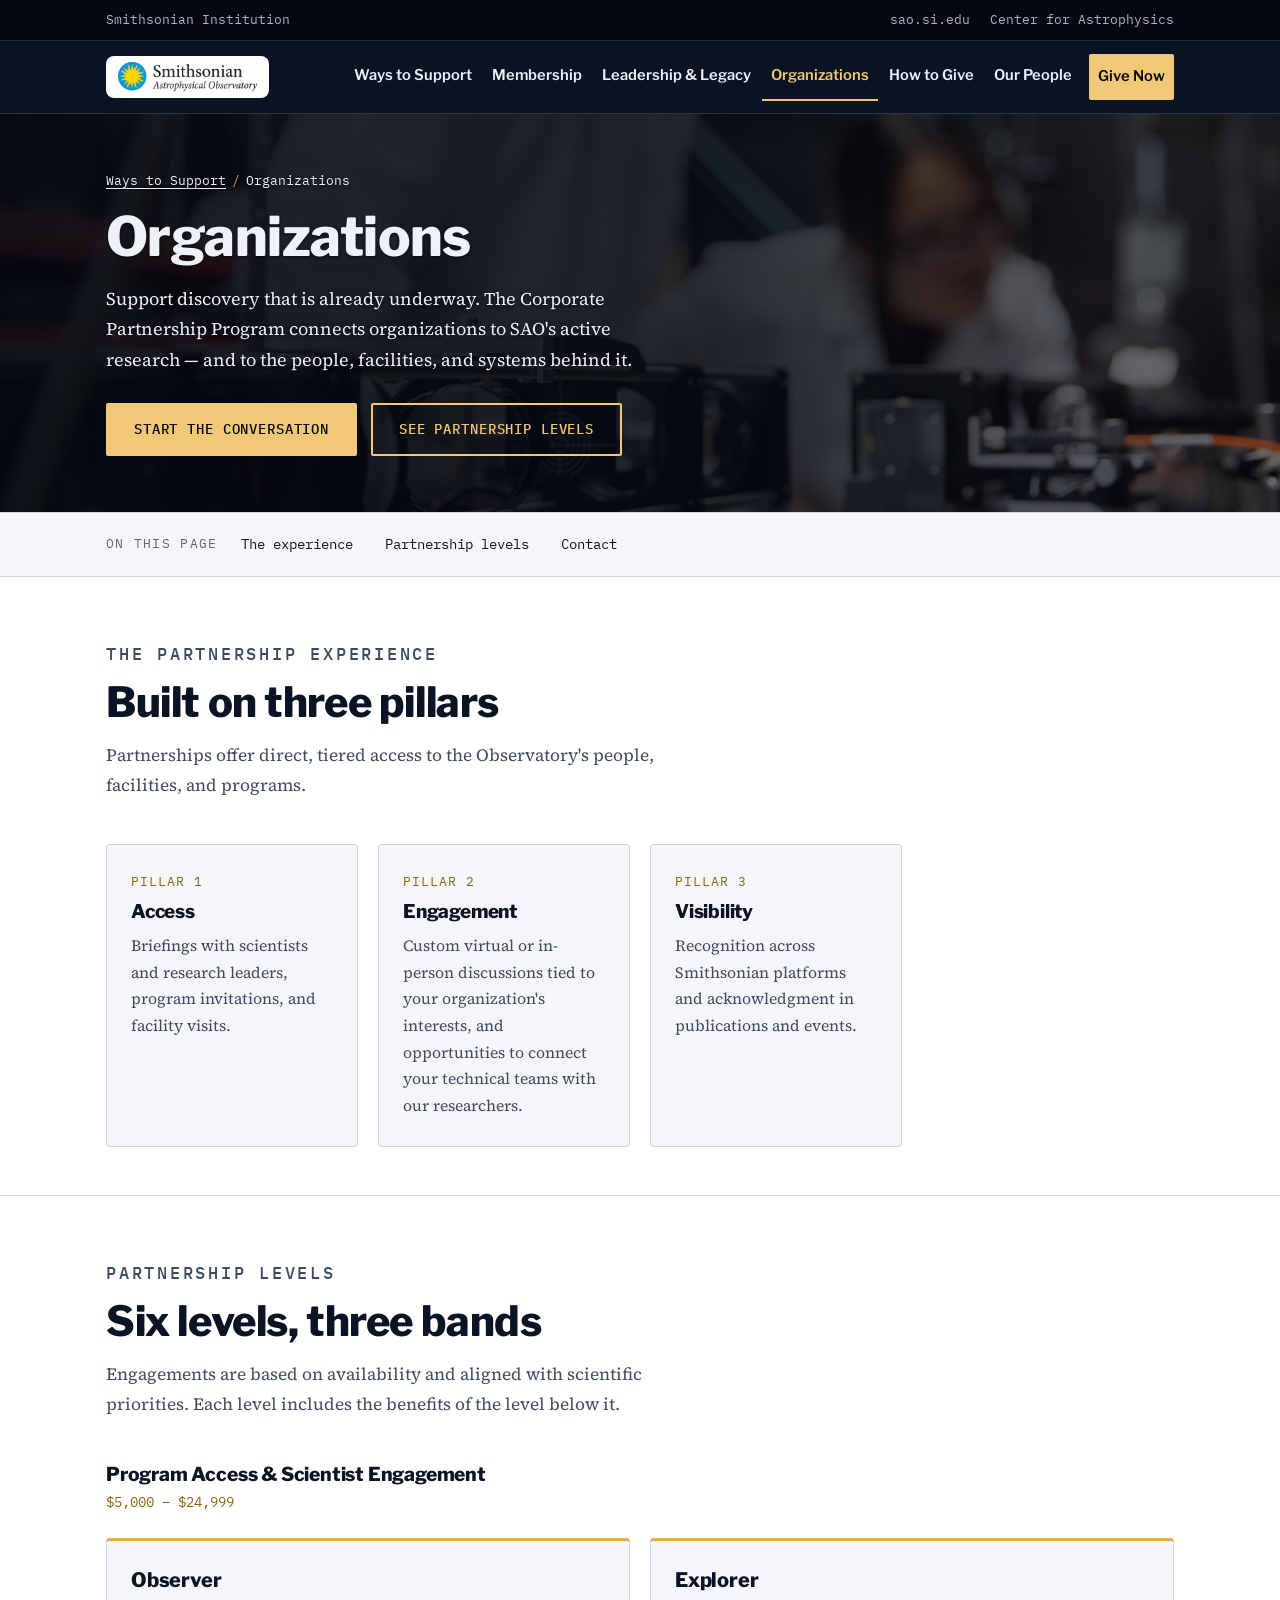
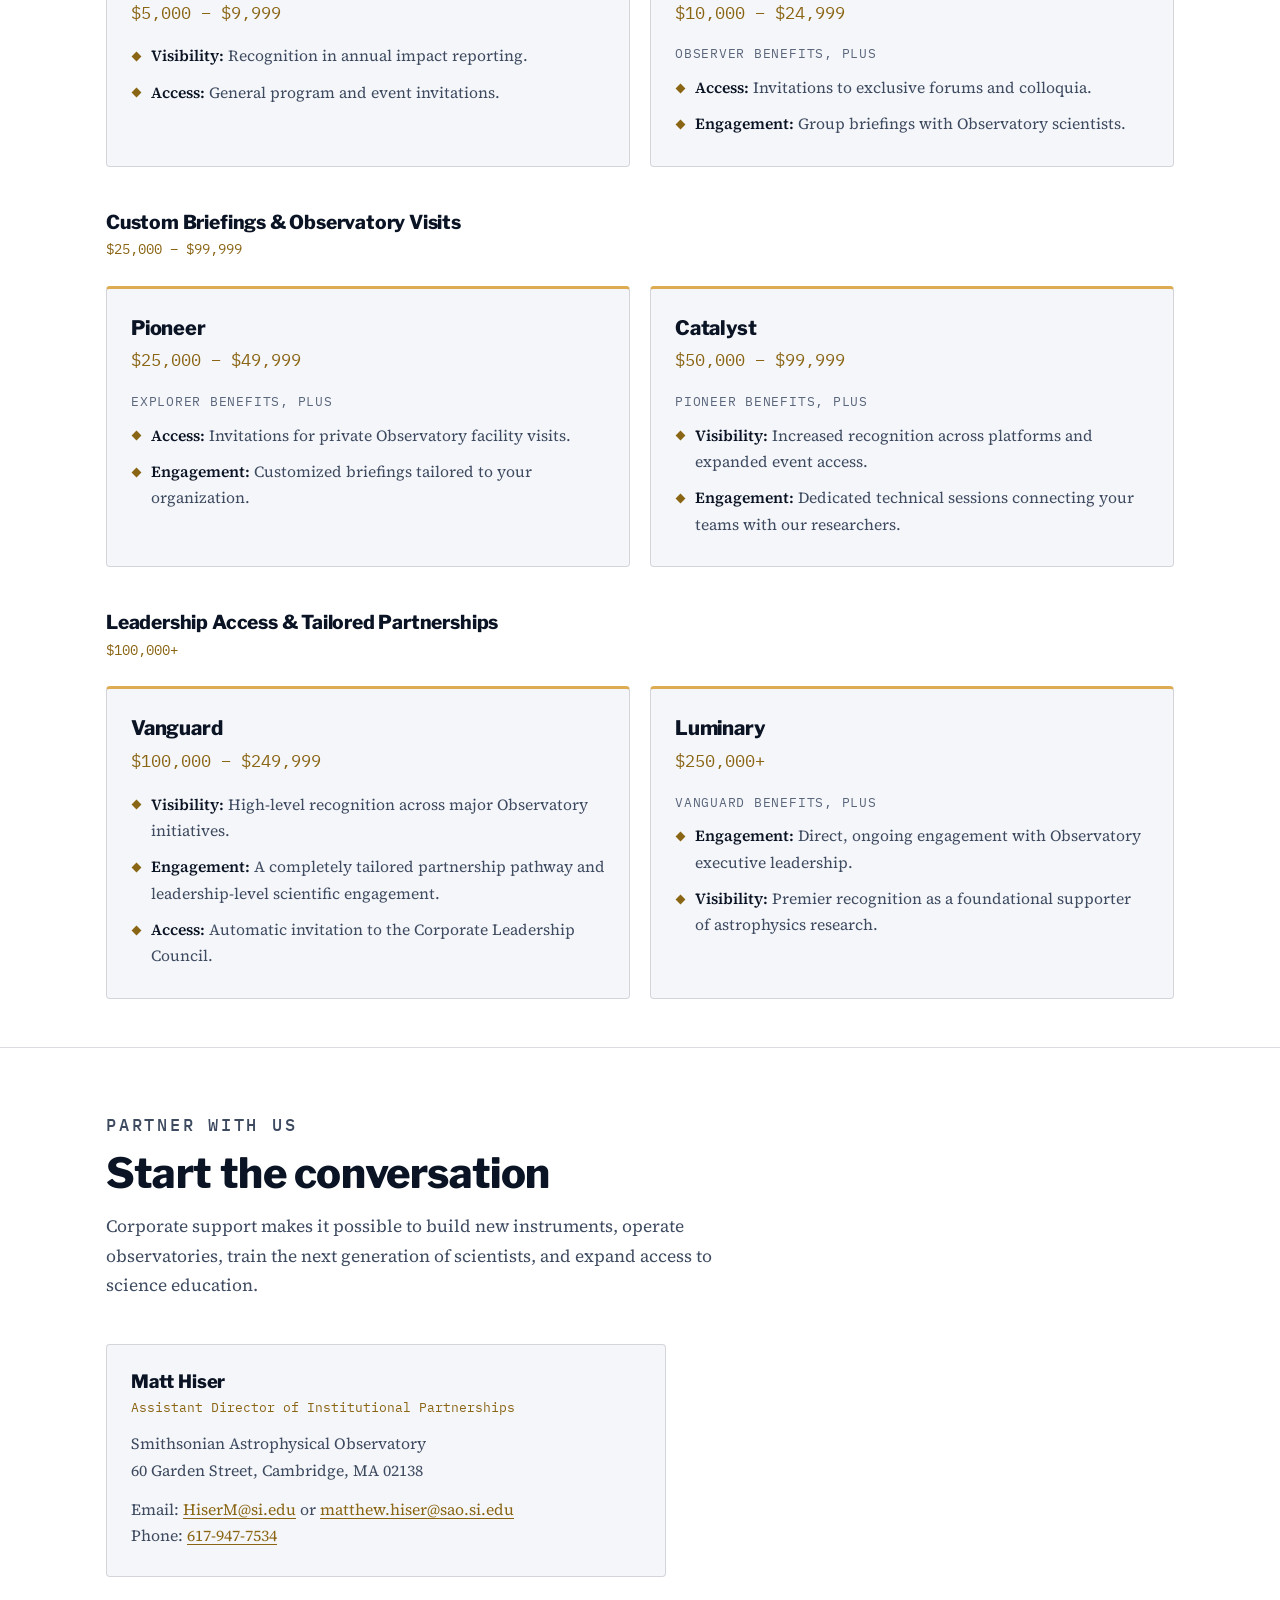
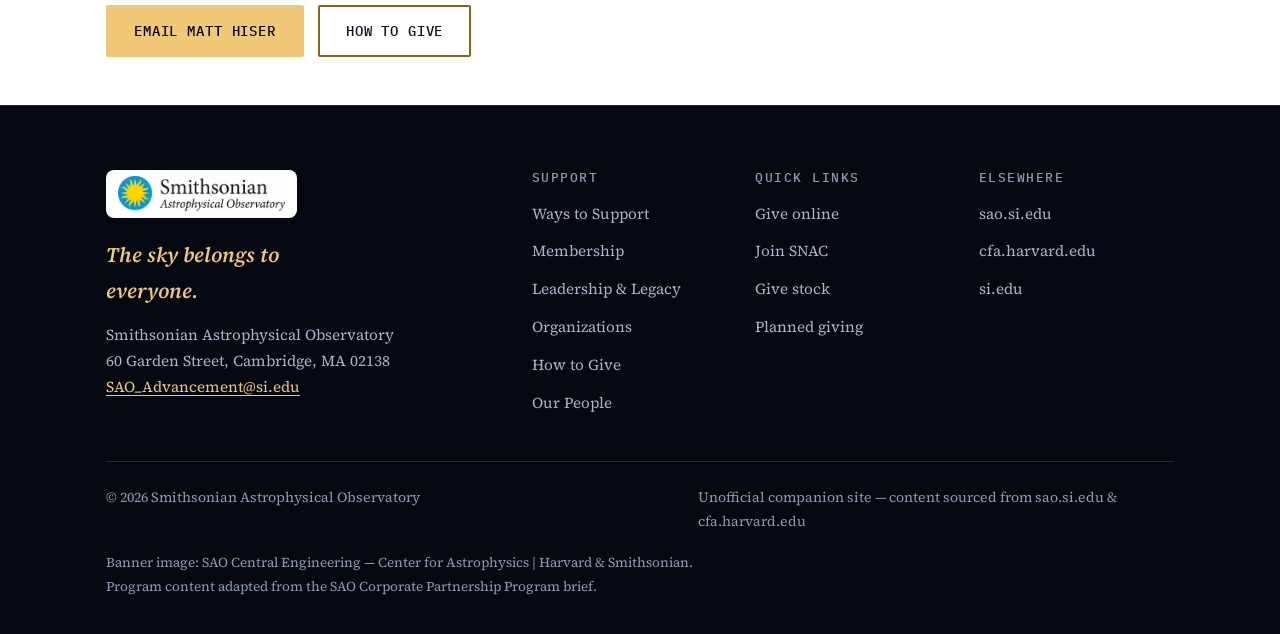
==== commit 15e3281e: "Add files via upload" ====
--- a/giving-corporate.html
+++ b/giving-corporate.html
@@ -4,311 +4,17 @@
 <meta charset="UTF-8">
 <meta name="viewport" content="width=device-width, initial-scale=1">
 <title>Corporate Partnership — Smithsonian Astrophysical Observatory</title>
-<meta name="description" content="The SAO Corporate Partnership Program: six levels from $5,000 to $250,000+, built on access, engagement, and visibility.">
-<meta property="og:title" content="Corporate Partnership — Smithsonian Astrophysical Observatory">
-<meta property="og:description" content="The SAO Corporate Partnership Program: six levels from $5,000 to $250,000+, built on access, engagement, and visibility.">
-<meta property="og:type" content="website">
-<meta property="og:image" content="assets/images/central-engineering.jpg">
-<meta name="twitter:card" content="summary_large_image">
-<meta name="theme-color" content="#0b1424">
+<meta http-equiv="refresh" content="0; url=organizations.html">
+<link rel="canonical" href="organizations.html">
 <link rel="icon" href="assets/favicon.svg" type="image/svg+xml">
-<link rel="preload" href="assets/fonts/libre-franklin-latin-800-normal.woff2" as="font" type="font/woff2" crossorigin>
-<link rel="preload" href="assets/fonts/source-serif-4-latin-400-normal.woff2" as="font" type="font/woff2" crossorigin>
 <link rel="stylesheet" href="assets/css/site.css">
-<script>document.documentElement.classList.add('js');</script>
 </head>
 <body>
-<a class="skip-link" href="#main">Skip to main content</a>
-
-<nav class="utility" aria-label="Smithsonian">
+<main id="main" class="section">
   <div class="wrap">
-    <a href="https://www.si.edu">Smithsonian Institution</a>
-    <ul>
-      <li><a href="https://sao.si.edu">sao.si.edu</a></li>
-      <li><a href="https://www.cfa.harvard.edu">Center for Astrophysics</a></li>
-    </ul>
+    <h1>Corporate Partnership has moved</h1>
+    <p style="margin-top:16px;">This page is now <a href="organizations.html">Organizations</a>.</p>
   </div>
-</nav>
-
-<header class="site-header">
-  <div class="wrap">
-    <a class="brand" href="index.html"><img src="assets/images/logo.jpg" alt="Smithsonian Astrophysical Observatory — Advancement home" width="139" height="30"></a>
-    <button type="button" class="menu-toggle" aria-expanded="false" aria-controls="primary-nav"><span class="bars" aria-hidden="true"></span>Menu</button>
-    <nav class="primary-nav" id="primary-nav" aria-label="Main">
-      <ul>
-        <li><a href="index.html">Ways to Support</a></li>
-        <li><a href="giving-individual.html">Individual Giving</a></li>
-        <li><a href="giving-corporate.html" aria-current="page">Corporate Partnership</a></li>
-        <li><a href="ways-to-give.html">How to Give</a></li>
-        <li><a href="our-people.html">Our People</a></li>
-        <li><a class="nav-give" href="https://www.cfa.harvard.edu/?form=FUNMQHMYZAC">Give Now</a></li>
-      </ul>
-    </nav>
-  </div>
-</header>
-
-<main id="main" tabindex="-1">
-<section class="banner" aria-labelledby="page-title" style="background-image:url('assets/images/central-engineering.jpg');">
-  <div class="wrap">
-    <nav class="breadcrumb" aria-label="Breadcrumb">
-      <ol>
-        <li><a href="index.html">Ways to Support</a></li>
-        <li><span aria-current="page">Corporate Partnership</span></li>
-      </ol>
-    </nav>
-    <h1 id="page-title">Corporate Partnership</h1>
-    <p class="lede">Support discovery that is already underway. The Corporate Partnership Program connects organizations to SAO's active research — and to the people, facilities, and systems behind it.</p>
-    <div class="actions">
-      <a class="btn btn-gold" href="#contact">Start the conversation</a>
-      <a class="btn btn-ghost" href="#levels">See partnership levels</a>
-    </div>
-  </div>
-</section>
-
-<nav class="jump" aria-label="On this page">
-  <div class="wrap">
-    <p class="jump-label">On this page</p>
-    <ul>
-      <li><a href="#impact">What you support</a></li>
-      <li><a href="#experience">The experience</a></li>
-      <li><a href="#levels">Partnership levels</a></li>
-      <li><a href="#premium">Leadership Council &amp; naming</a></li>
-      <li><a href="#contact">Contact</a></li>
-    </ul>
-  </div>
-</nav>
-
-<section class="section" id="impact" aria-labelledby="impact-title">
-  <div class="wrap">
-    <div class="section-head">
-      <p class="eyebrow">What we do</p>
-      <h2 id="impact-title">From nearby planets to the structure of the cosmos</h2>
-      <p>"The sky belongs to everyone." That idea has guided SAO since 1890. Its work spans the full scale of the universe — combining observation, theory, and instrumentation — and is driven by fundamental questions about how the universe forms, evolves, and operates.</p>
-    </div>
-
-    <h3 class="sub" style="margin-top:0;">Research areas</h3>
-    <ul class="cards" style="margin-bottom:40px;">
-      <li class="card"><h4>Our Solar System</h4></li>
-      <li class="card"><h4>Stars, planets, and their origins</h4></li>
-      <li class="card"><h4>Galaxies and large-scale structure</h4></li>
-      <li class="card"><h4>Cosmology and the early universe</h4></li>
-      <li class="card"><h4>Laboratory astrophysics</h4></li>
-      <li class="card"><h4>Extreme astrophysics</h4></li>
-    </ul>
-
-    <h3 class="sub">What corporate support builds</h3>
-    <ul class="cards">
-      <li class="card"><span class="label">Instruments</span><p>The design and construction of telescopes, detectors, and scientific instruments.</p></li>
-      <li class="card"><span class="label">Facilities</span><p>Observatories and research facilities in Cambridge, Arizona, Hawaiʻi, and at international sites.</p></li>
-      <li class="card"><span class="label">People</span><p>The research of graduate students, postdoctoral researchers, and early-career scientists.</p></li>
-      <li class="card"><span class="label">Education</span><p>National science education programs for schools and educators.</p></li>
-    </ul>
-  </div>
-</section>
-
-<section class="section alt" id="experience" aria-labelledby="exp-title">
-  <div class="wrap">
-    <div class="section-head">
-      <p class="eyebrow">The partnership experience</p>
-      <h2 id="exp-title">Built on three pillars</h2>
-      <p>Partnerships offer direct, tiered access to the Observatory's people, facilities, and programs.</p>
-    </div>
-    <ul class="cards">
-      <li class="card"><span class="label">Pillar 1</span><h3>Access</h3><p>Briefings with scientists and research leaders, program invitations, and facility visits.</p></li>
-      <li class="card"><span class="label">Pillar 2</span><h3>Engagement</h3><p>Custom virtual or in-person discussions tied to your organization's interests, and opportunities to connect your technical teams with our researchers.</p></li>
-      <li class="card"><span class="label">Pillar 3</span><h3>Visibility</h3><p>Recognition across Smithsonian platforms and acknowledgment in publications and events.</p></li>
-    </ul>
-  </div>
-</section>
-
-<section class="section" id="levels" aria-labelledby="levels-title">
-  <div class="wrap">
-    <div class="section-head">
-      <p class="eyebrow">Partnership levels</p>
-      <h2 id="levels-title">Six levels, three bands</h2>
-      <p>Engagements are based on availability and aligned with scientific priorities. Each level includes the benefits of the level below it.</p>
-    </div>
-
-    <div class="band">
-      <h3>Program Access &amp; Scientist Engagement</h3>
-      <span class="range">$5,000 – $24,999</span>
-      <ul class="tiers">
-        <li class="tier">
-          <h4>Observer</h4>
-          <p class="price">$5,000 – $9,999</p>
-          <ul>
-            <li><strong>Visibility:</strong> Recognition in annual impact reporting.</li>
-            <li><strong>Access:</strong> General program and event invitations.</li>
-          </ul>
-        </li>
-        <li class="tier">
-          <h4>Explorer</h4>
-          <p class="price">$10,000 – $24,999</p>
-          <p class="includes">Observer benefits, plus</p>
-          <ul>
-            <li><strong>Access:</strong> Invitations to exclusive forums and colloquia.</li>
-            <li><strong>Engagement:</strong> Group briefings with Observatory scientists.</li>
-          </ul>
-        </li>
-      </ul>
-    </div>
-
-    <div class="band">
-      <h3>Custom Briefings &amp; Observatory Visits</h3>
-      <span class="range">$25,000 – $99,999</span>
-      <ul class="tiers">
-        <li class="tier">
-          <h4>Pioneer</h4>
-          <p class="price">$25,000 – $49,999</p>
-          <p class="includes">Explorer benefits, plus</p>
-          <ul>
-            <li><strong>Access:</strong> Invitations for private Observatory facility visits.</li>
-            <li><strong>Engagement:</strong> Customized briefings tailored to your organization.</li>
-          </ul>
-        </li>
-        <li class="tier">
-          <h4>Catalyst</h4>
-          <p class="price">$50,000 – $99,999</p>
-          <p class="includes">Pioneer benefits, plus</p>
-          <ul>
-            <li><strong>Visibility:</strong> Increased recognition across platforms and expanded event access.</li>
-            <li><strong>Engagement:</strong> Dedicated technical sessions connecting your teams with our researchers.</li>
-          </ul>
-        </li>
-      </ul>
-    </div>
-
-    <div class="band">
-      <h3>Leadership Access &amp; Tailored Partnerships</h3>
-      <span class="range">$100,000+</span>
-      <ul class="tiers">
-        <li class="tier">
-          <h4>Vanguard</h4>
-          <p class="price">$100,000 – $249,999</p>
-          <ul>
-            <li><strong>Visibility:</strong> High-level recognition across major Observatory initiatives.</li>
-            <li><strong>Engagement:</strong> A completely tailored partnership pathway and leadership-level scientific engagement.</li>
-            <li><strong>Access:</strong> Automatic invitation to the Corporate Leadership Council.</li>
-          </ul>
-        </li>
-        <li class="tier">
-          <h4>Luminary</h4>
-          <p class="price">$250,000+</p>
-          <p class="includes">Vanguard benefits, plus</p>
-          <ul>
-            <li><strong>Engagement:</strong> Direct, ongoing engagement with Observatory executive leadership.</li>
-            <li><strong>Visibility:</strong> Premier recognition as a foundational supporter of astrophysics research.</li>
-          </ul>
-        </li>
-      </ul>
-    </div>
-  </div>
-</section>
-
-<section class="section alt" id="premium" aria-labelledby="premium-title">
-  <div class="wrap split">
-    <div>
-      <p class="eyebrow">Premium engagement</p>
-      <h2 id="premium-title" style="font-size:clamp(1.75rem,3.4vw,2.6rem); margin-top:10px;">For partners seeking lasting impact</h2>
-
-      <h3 class="sub">The Corporate Leadership Council</h3>
-      <div class="prose"><p>Available exclusively to Vanguard and Luminary partners. Senior representatives from partner organizations receive highly private briefings, access to exclusive Observatory networks, and select opportunities for deeper, strategic engagement with our leadership.</p></div>
-
-      <h3 class="sub">Naming opportunities</h3>
-      <div class="prose"><p>For permanent, long-term visibility, the Observatory offers naming opportunities that connect a partner's name to the places and programs where research is carried out:</p></div>
-      <ul class="tier" style="border-top-width:1px; padding:20px 22px;">
-        <li>Research and engineering spaces</li>
-        <li>Observatories, facilities, and physical sites</li>
-        <li>Data and scientific programs</li>
-        <li>Fellowships and endowed positions</li>
-      </ul>
-
-      <div class="callout">
-        <span class="callout-title">To confirm</span>
-        <p>Naming opportunities are subject to Smithsonian gift acceptance and naming policy, including review thresholds and minimum gift levels per category — <span class="tbd"><a href="mailto:SAO_Advancment@si.edu">[TO CONFIRM — policy reference and minimums]</a></span></p>
-      </div>
-    </div>
-    <figure>
-      <img src="assets/images/gclef-instrument.jpg" alt="The G-CLEF spectrograph under assembly at SAO" width="1800" height="1350" loading="lazy">
-      <figcaption>G-CLEF — an SAO-built spectrograph for the Giant Magellan Telescope</figcaption>
-    </figure>
-  </div>
-</section>
-
-<section class="section" id="contact" aria-labelledby="contact-title">
-  <div class="wrap">
-    <div class="section-head">
-      <p class="eyebrow">Partner with us</p>
-      <h2 id="contact-title">Start the conversation</h2>
-      <p>Corporate support makes it possible to build new instruments, operate observatories, train the next generation of scientists, and expand access to science education.</p>
-    </div>
-    <div class="contact" style="max-width:560px;">
-      <h3>Matt Hiser</h3>
-      <p class="role">Assistant Director of Institutional Partnerships</p>
-      <p>Smithsonian Astrophysical Observatory<br>60 Garden Street, Cambridge, MA 02138</p>
-      <p style="margin-top:12px;">
-        Email: <a href="mailto:HiserM@si.edu">HiserM@si.edu</a> or <a href="mailto:matthew.hiser@sao.si.edu">matthew.hiser@sao.si.edu</a><br>
-        Phone: <a href="tel:+16179477534">617-947-7534</a>
-      </p>
-    </div>
-    <div class="actions">
-      <a class="btn btn-gold" href="mailto:HiserM@si.edu?subject=Corporate%20Partnership%20Program%20inquiry">Email Matt Hiser</a>
-      <a class="btn btn-ghost" href="ways-to-give.html">How to give</a>
-    </div>
-  </div>
-</section>
 </main>
-
-<footer class="site-footer">
-  <div class="wrap">
-    <div class="foot-top">
-      <div class="foot-brand">
-        <a class="brand" href="index.html"><img src="assets/images/logo.jpg" alt="Smithsonian Astrophysical Observatory — Advancement home" width="167" height="36"></a>
-        <p class="foot-tag">The sky belongs to everyone.</p>
-        <address>
-          Smithsonian Astrophysical Observatory<br>
-          60 Garden Street, Cambridge, MA 02138<br>
-          <a href="mailto:SAO_Advancement@si.edu">SAO_Advancement@si.edu</a>
-        </address>
-      </div>
-      <div class="foot-cols">
-        <nav aria-label="Support">
-          <h2>Support</h2>
-          <ul>
-            <li><a href="index.html">Ways to Support</a></li>
-            <li><a href="giving-individual.html">Individual Giving</a></li>
-            <li><a href="giving-corporate.html">Corporate Partnership</a></li>
-            <li><a href="ways-to-give.html">How to Give</a></li>
-            <li><a href="our-people.html">Our People</a></li>
-          </ul>
-        </nav>
-        <nav aria-label="Giving shortcuts">
-          <h2>Quick links</h2>
-          <ul>
-            <li><a href="https://www.cfa.harvard.edu/?form=FUNMQHMYZAC">Give online</a></li>
-            <li><a href="giving-individual.html#snac">Join SNAC</a></li>
-            <li><a href="ways-to-give.html#securities">Give stock</a></li>
-            <li><a href="ways-to-give.html#planned">Planned giving</a></li>
-          </ul>
-        </nav>
-        <nav aria-label="Elsewhere">
-          <h2>Elsewhere</h2>
-          <ul>
-            <li><a href="https://sao.si.edu">sao.si.edu</a></li>
-            <li><a href="https://www.cfa.harvard.edu">cfa.harvard.edu</a></li>
-            <li><a href="https://www.si.edu">si.edu</a></li>
-          </ul>
-        </nav>
-      </div>
-    </div>
-    <div class="foot-bottom">
-      <p>&copy; 2026 Smithsonian Astrophysical Observatory</p>
-      <p>Unofficial companion site — content sourced from sao.si.edu &amp; cfa.harvard.edu</p>
-    </div>
-    <p class="credits">Image credits: Central Engineering, G-CLEF and Fred Lawrence Whipple Observatory imagery courtesy the Center for Astrophysics | Harvard &amp; Smithsonian. Giant Magellan Telescope enclosure rendering courtesy GMTO/IDOM. Program content adapted from the SAO Corporate Partnership Program brief.</p>
-  </div>
-</footer>
-
-<script src="assets/js/site.js" defer></script>
 </body>
 </html>
--- a/assets/css/site.css
+++ b/assets/css/site.css
@@ -287,6 +287,45 @@
 .credits{font-size:0.85rem; color:var(--ink-faint); margin-top:18px; max-width:90ch;}
 @media (max-width:820px){ .foot-top{grid-template-columns:1fr;} }
 
+/* ---------- Light page body (white main content; header, banners and footer stay dark) ---------- */
+main.light-main{background:#fff;}
+.light{
+  --ink:#0b1424; --ink-dim:#3d4a60; --ink-faint:#5a667c;
+  --gold:#8a6514; --gold-bright:#8a6514;
+  --line:rgba(11,20,36,0.14); --bg-navy:#f5f6f9; --bg-navy-2:#f5f6f9; --bg-void:#fff;
+  background:#fff; color:var(--ink);
+}
+.light a:hover{color:#0b1424;}
+.light .btn-gold{background:#f0c876; border-color:#f0c876; color:#050810;}
+.light .btn-gold:hover{background:#0b1424; border-color:#0b1424; color:#fff;}
+.light .btn-ghost{color:#0b1424; border-color:#8a6514;}
+.light .btn-ghost:hover{background:rgba(138,101,20,0.10); color:#0b1424;}
+.light :focus-visible{outline-color:#8a6514;}
+.light .tier{border-top-color:#dcab52;}
+.light .tbd{background:rgba(220,171,82,0.16);}
+.section.light + .section.light{border-top:1px solid var(--line);}
+.jump.light{background:#f5f6f9;}
+.jump.light a:hover{background:#fff;}
+.cta-band.light{border-top:1px solid var(--line); border-bottom:none;}
+/* Six-item main nav: tighter spacing so Give Now stays on one line */
+@media (min-width:1001px){ .primary-nav ul{gap:2px;} .primary-nav a{padding:10px 9px; font-size:0.92rem;} .site-header .wrap{gap:12px;} }
+@media (min-width:1001px) and (max-width:1180px){ .primary-nav a{padding:10px 6px; font-size:0.86rem;} .primary-nav a.nav-give{margin-left:2px;} }
+/* Half the original space between sections, on every page */
+.section{padding:clamp(28px,4vw,48px) 0;}
+.section.tight{padding-top:clamp(16px,2.5vw,28px);}
+/* Compact banners and hero: only as tall as their text */
+.banner .wrap{padding-top:clamp(36px,5vw,56px); padding-bottom:clamp(36px,5vw,56px);}
+.hero{min-height:0;}
+.hero .wrap{padding-top:clamp(36px,5vw,56px); padding-bottom:clamp(36px,5vw,56px);}
+@media (max-width:760px){ .hero .wrap{padding-bottom:88px;} }
+/* Home: text-only 2x2 feature grid */
+.features-grid{display:grid; grid-template-columns:repeat(2,minmax(0,1fr)); gap:clamp(20px,3vw,32px);}
+.features-grid .feature{display:flex; flex-direction:column; background:#fff; border:1px solid var(--line); border-top:3px solid #dcab52; border-radius:var(--radius); padding:clamp(24px,3vw,36px);}
+.features-grid .feature-body{display:flex; flex-direction:column; flex:1;}
+.features-grid .feature-body h3{font-size:clamp(1.3rem,2.2vw,1.6rem); margin-top:10px;}
+.features-grid .feature-body .actions{margin-top:auto; padding-top:26px;}
+@media (max-width:760px){ .features-grid{grid-template-columns:1fr;} }
+
 /* ---------- Motion & high-contrast preferences ---------- */
 @media (prefers-reduced-motion: reduce){
   *,*::before,*::after{animation:none !important; transition:none !important;}
